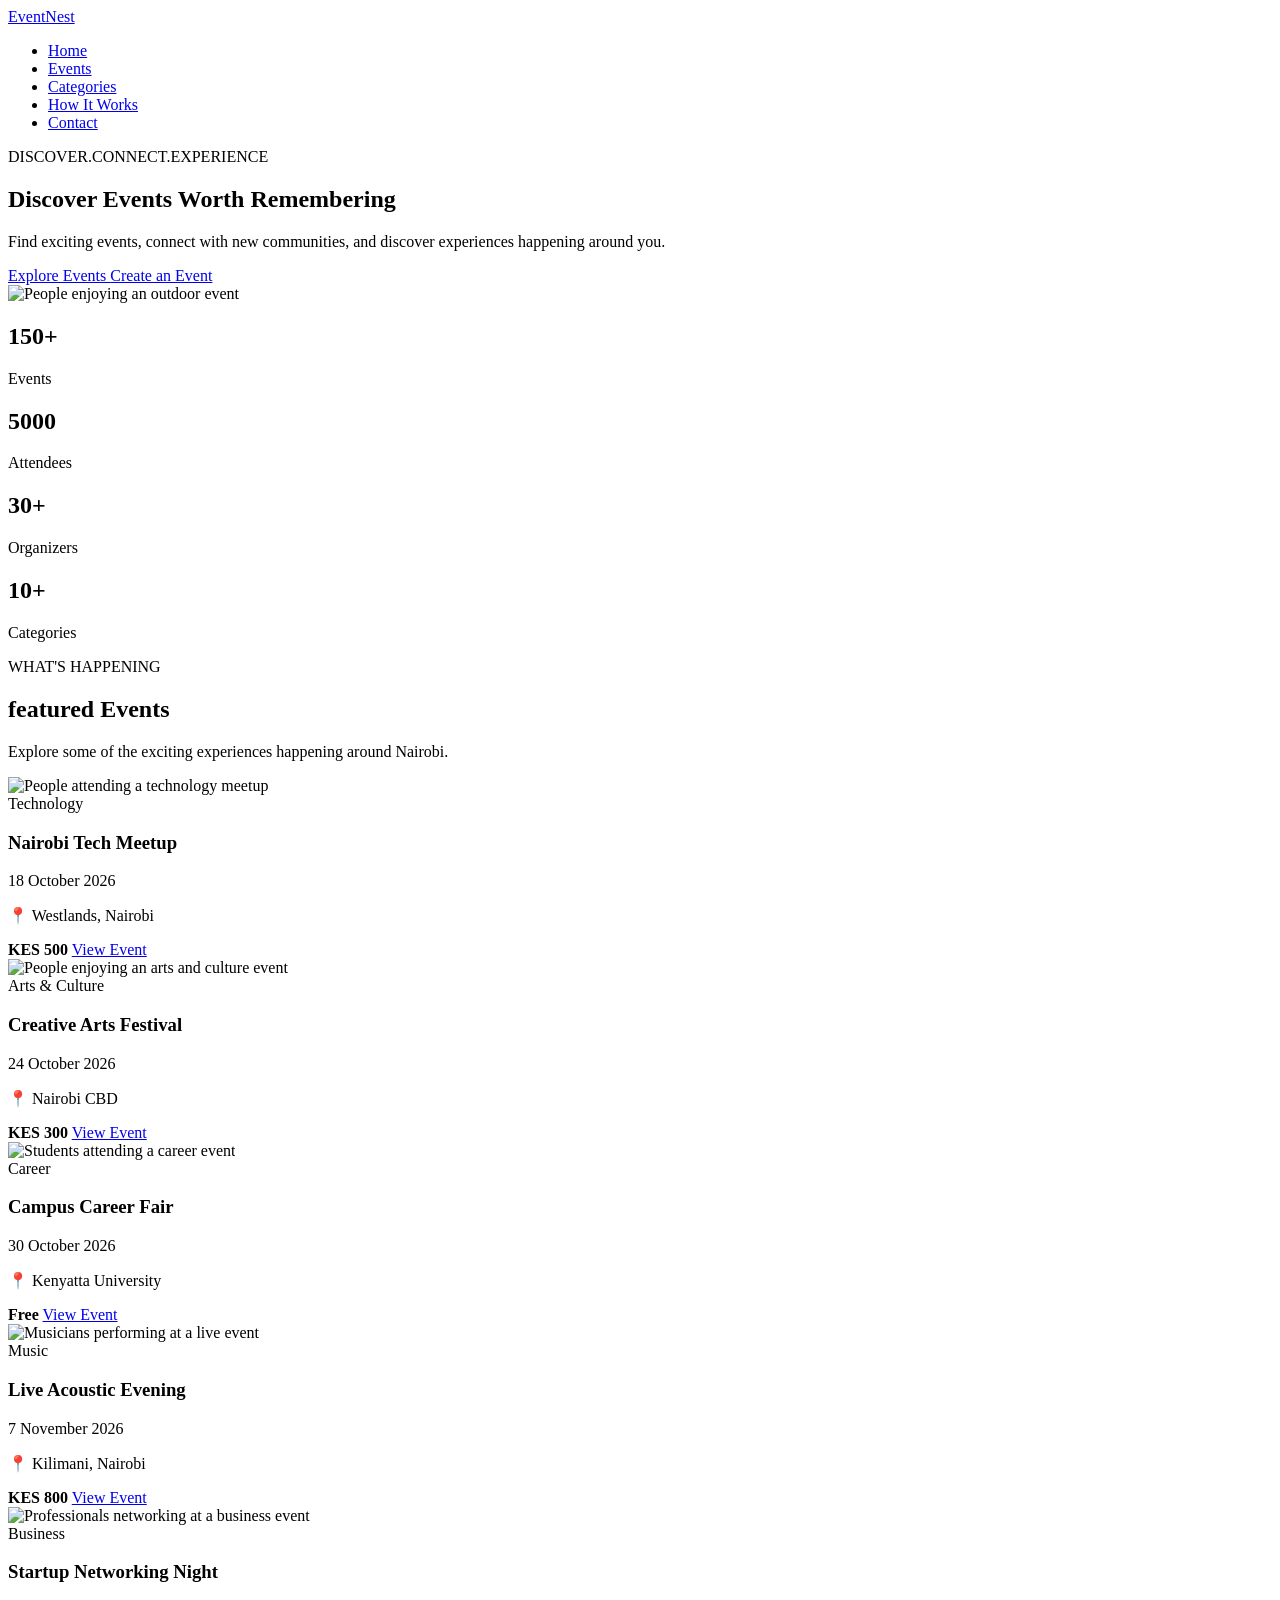
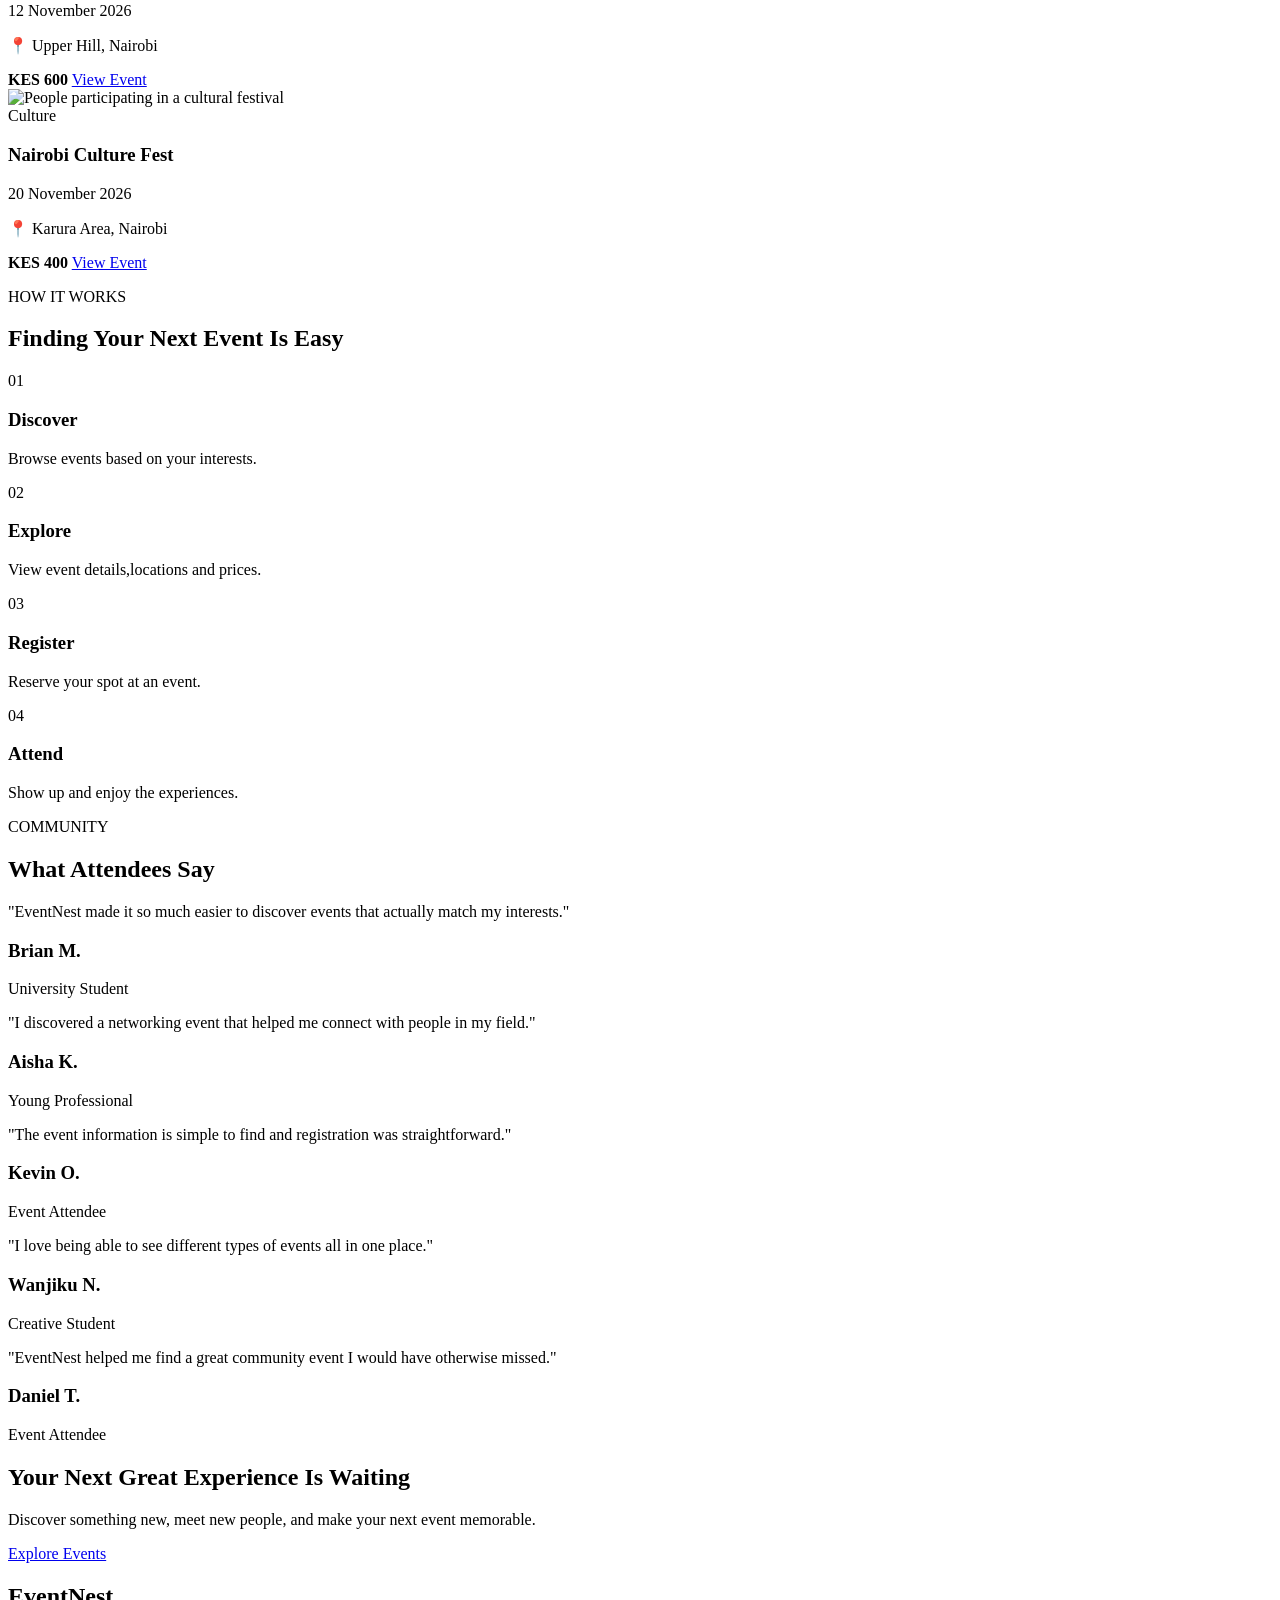
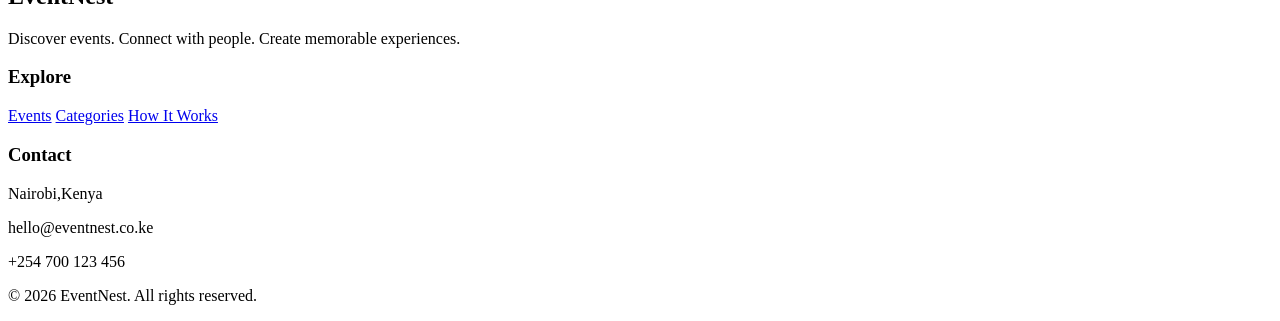
==== index.html @ da528329 "Add initial index.html file" ====
<!doctype html>
<html lang="en">
  <head>
    <meta charset="UTF-8" />
    <meta name="viewport" content="width=device-width, initial-scale=1.0" />
    <title>EventNest|Discover Events</title>
    <link rel="stylesheet" href="style.css" />
  </head>
  <body>
    <header>
      <nav class="navbar">
        <a href="index.html" class="logo">EventNest</a>
        <ul class="nav-links">
          <li><a href="index.html">Home</a></li>
          <li><a href="events.html">Events</a></li>
          <li><a href="categories.html">Categories</a></li>
          <li><a href="how-it-work">How It Works</a></li>
          <li><a href="contact.html">Contact</a></li>
        </ul>
      </nav>
    </header>

    <main>
      <section class="hero">
        <div class="hero-content">
          <p class="hero-label">DISCOVER.CONNECT.EXPERIENCE</p>
          <h1>
            Discover Events
            <span>Worth Remembering</span>
          </h1>
          <p class="hero-text">
            Find exciting events, connect with new communities, and discover
            experiences happening around you.
          </p>
          <div class="hero-buttons">
            <a href="events.html" class="primary-button"> Explore Events </a>
            <a href="create-event.html" class="secondary-button">
              Create an Event
            </a>
          </div>
        </div>

        <div class="hero-image">
          <img
            src="images/event-hero.jpg"
            alt="People enjoying an outdoor event"
          />
        </div>
      </section>

      <section class="stats">
        <div class="stats">
          <h2>150+</h2>
          <p>Events</p>
        </div>
        <div class="stats">
          <h2>5000</h2>
          <p>Attendees</p>
        </div>
        <div class="stats">
          <h2>30+</h2>
          <p>Organizers</p>
        </div>
        <div class="stats">
          <h2>10+</h2>
          <p>Categories</p>
        </div>
      </section>

      <section class="featured-events">
        <div class="section-heading">
          <p class="section-label">WHAT'S HAPPENING</p>

          <h2>featured Events</h2>
          <p>
            Explore some of the exciting experiences happening around Nairobi.
          </p>
        </div>

        <div class="event-grid">
          <article class="event-card">
            <img
              src="images/tech-event.jpg"
              alt="People attending a technology meetup"
            />
            <div class="event-card-content">
              <span class="event-category">Technology </span>

              <h3>Nairobi Tech Meetup</h3>

              <p class="event-date">18 October 2026</p>

              <p class="event-location">📍 Westlands, Nairobi</p>

              <div class="event-footer">
                <strong>KES 500</strong>

                <a href="event-details.html"> View Event </a>
              </div>
            </div>
          </article>

          <article class="event-card">
            <img
              src="images/arts-event.jpg"
              alt="People enjoying an arts and culture event"
            />

            <div class="event-card-content">
              <span class="event-category"> Arts & Culture </span>

              <h3>Creative Arts Festival</h3>

              <p class="event-date">24 October 2026</p>

              <p class="event-location">📍 Nairobi CBD</p>

              <div class="event-footer">
                <strong>KES 300</strong>

                <a href="event-details.html"> View Event </a>
              </div>
            </div>
          </article>

          <article class="event-card">
            <img
              src="images/career-event.jpg"
              alt="Students attending a career event"
            />

            <div class="event-card-content">
              <span class="event-category"> Career </span>

              <h3>Campus Career Fair</h3>

              <p class="event-date">30 October 2026</p>

              <p class="event-location">📍 Kenyatta University</p>

              <div class="event-footer">
                <strong>Free</strong>

                <a href="event-details.html"> View Event </a>
              </div>
            </div>
          </article>

          <article class="event-card">
            <img
              src="images/music-event.jpg"
              alt="Musicians performing at a live event"
            />

            <div class="event-card-content">
              <span class="event-category"> Music </span>

              <h3>Live Acoustic Evening</h3>

              <p class="event-date">7 November 2026</p>

              <p class="event-location">📍 Kilimani, Nairobi</p>

              <div class="event-footer">
                <strong>KES 800</strong>

                <a href="event-details.html"> View Event </a>
              </div>
            </div>
          </article>

          <article class="event-card">
            <img
              src="images/business-event.jpg"
              alt="Professionals networking at a business event"
            />

            <div class="event-card-content">
              <span class="event-category"> Business </span>

              <h3>Startup Networking Night</h3>

              <p class="event-date">12 November 2026</p>

              <p class="event-location">📍 Upper Hill, Nairobi</p>

              <div class="event-footer">
                <strong>KES 600</strong>

                <a href="event-details.html"> View Event </a>
              </div>
            </div>
          </article>

          <article class="event-card">
            <img
              src="images/culture-event.jpg"
              alt="People participating in a cultural festival"
            />

            <div class="event-card-content">
              <span class="event-category"> Culture </span>

              <h3>Nairobi Culture Fest</h3>

              <p class="event-date">20 November 2026</p>

              <p class="event-location">📍 Karura Area, Nairobi</p>

              <div class="event-footer">
                <strong>KES 400</strong>

                <a href="event-details.html"> View Event </a>
              </div>
            </div>
          </article>
        </div>
      </section>

      <section class="how-it-works">
        <div class="section-heading">
          <p class="section-label">HOW IT WORKS</p>
          <h2>Finding Your Next Event Is Easy</h2>
        </div>

        <div class="steps">
          <article class="step">
            <span>01</span>
            <h3>Discover</h3>
            <p>Browse events based on your interests.</p>
          </article>
          <article class="step">
            <span>02</span>
            <h3>Explore</h3>
            <p>View event details,locations and prices.</p>
          </article>
          <article class="step">
            <span>03</span>
            <h3>Register</h3>
            <p>Reserve your spot at an event.</p>
          </article>
          <article class="step">
            <span>04</span>
            <h3>Attend</h3>
            <p>Show up and enjoy the experiences.</p>
          </article>
        </div>
      </section>

      <section class="testimonials">
        <div class="section-heading">
          <p class="section-label">COMMUNITY</p>
          <h2>What Attendees Say</h2>
        </div>
        <div class="testimonial-grid">
          <article class="testimonial">
            <p>
              "EventNest made it so much easier to discover events that actually
              match my interests."
            </p>

            <h3>Brian M.</h3>
            <span>University Student</span>
          </article>

          <article class="testimonial">
            <p>
              "I discovered a networking event that helped me connect with
              people in my field."
            </p>

            <h3>Aisha K.</h3>
            <span>Young Professional</span>
          </article>

          <article class="testimonial">
            <p>
              "The event information is simple to find and registration was
              straightforward."
            </p>

            <h3>Kevin O.</h3>
            <span>Event Attendee</span>
          </article>

          <article class="testimonial">
            <p>
              "I love being able to see different types of events all in one
              place."
            </p>

            <h3>Wanjiku N.</h3>
            <span>Creative Student</span>
          </article>

          <article class="testimonial">
            <p>
              "EventNest helped me find a great community event I would have
              otherwise missed."
            </p>

            <h3>Daniel T.</h3>
            <span>Event Attendee</span>
          </article>
        </div>
      </section>

      <section class="closing-cta">
        <h2>Your Next Great Experience Is Waiting</h2>
        <p>
          Discover something new, meet new people, and make your next event
          memorable.
        </p>
        <a href="events.html" class="primary-button"> Explore Events </a>
      </section>
    </main>

    <footer>
      <div class="footer-content">
        <div>
          <h2>EventNest</h2>
          <p>
            Discover events. Connect with people. Create memorable experiences.
          </p>
        </div>

        <div>
          <h3>Explore</h3>
          <a href="events.html">Events</a>
          <a href="categories.html">Categories</a>
          <a href="how-it-works.html">How It Works</a>
        </div>

        <div>
          <h3>Contact</h3>
          <p>Nairobi,Kenya</p>
          <p>hello@eventnest.co.ke</p>
          <p>+254 700 123 456</p>
        </div>
      </div>

      <div class="footer-bottom">
        <p>© 2026 EventNest. All rights reserved.</p>
      </div>
    </footer>
  </body>
</html>
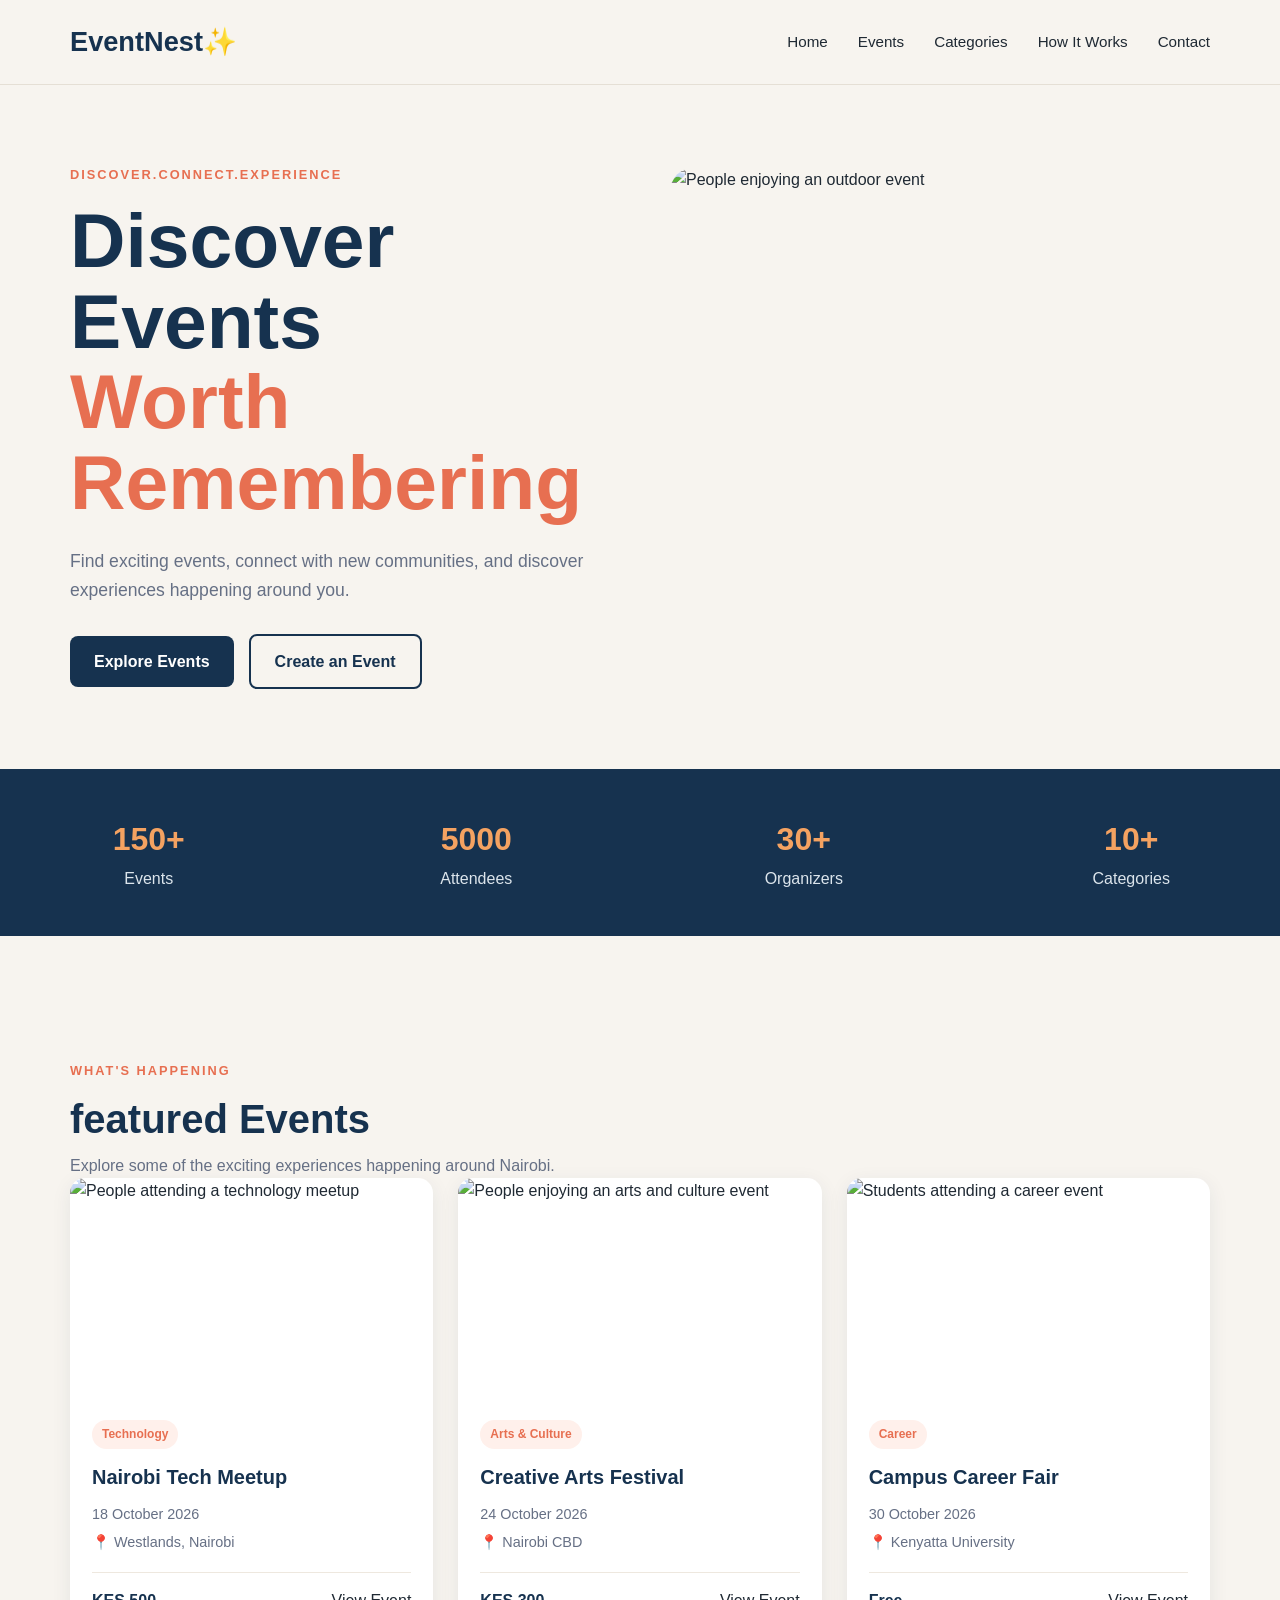
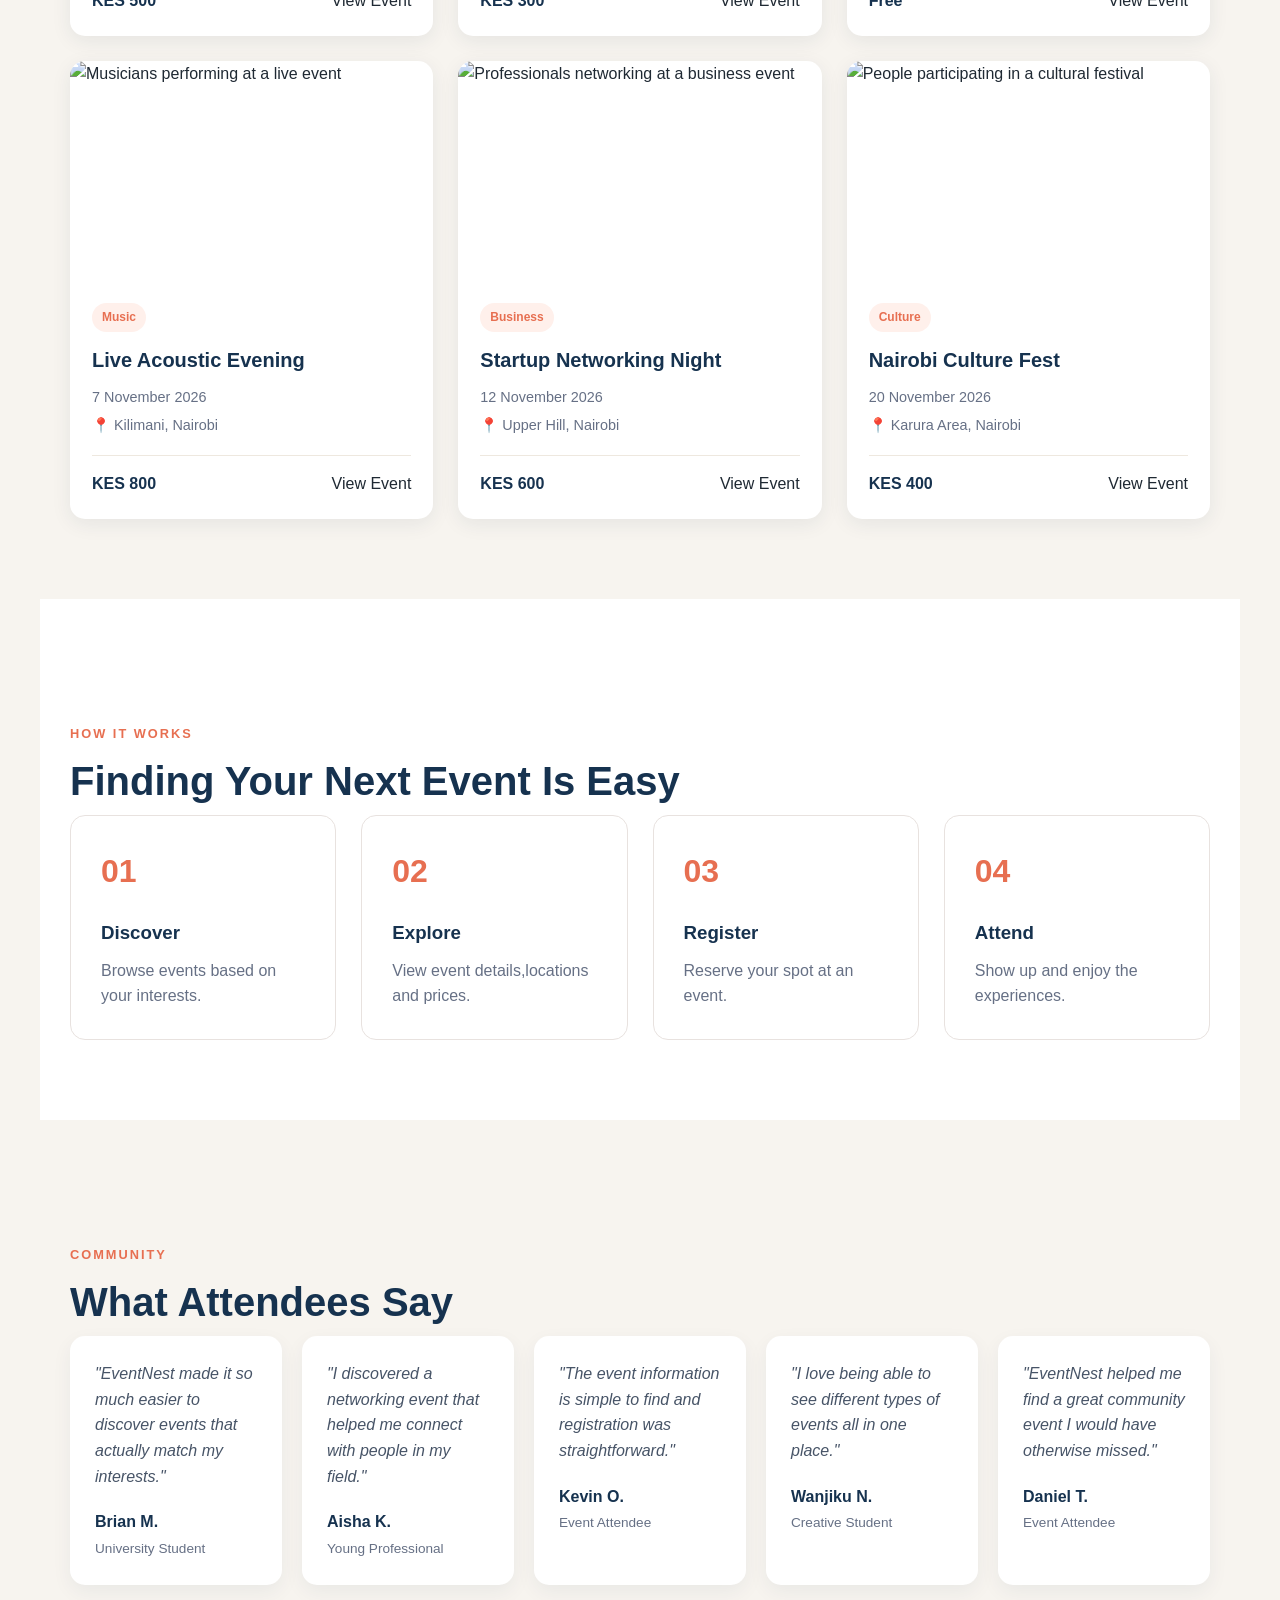
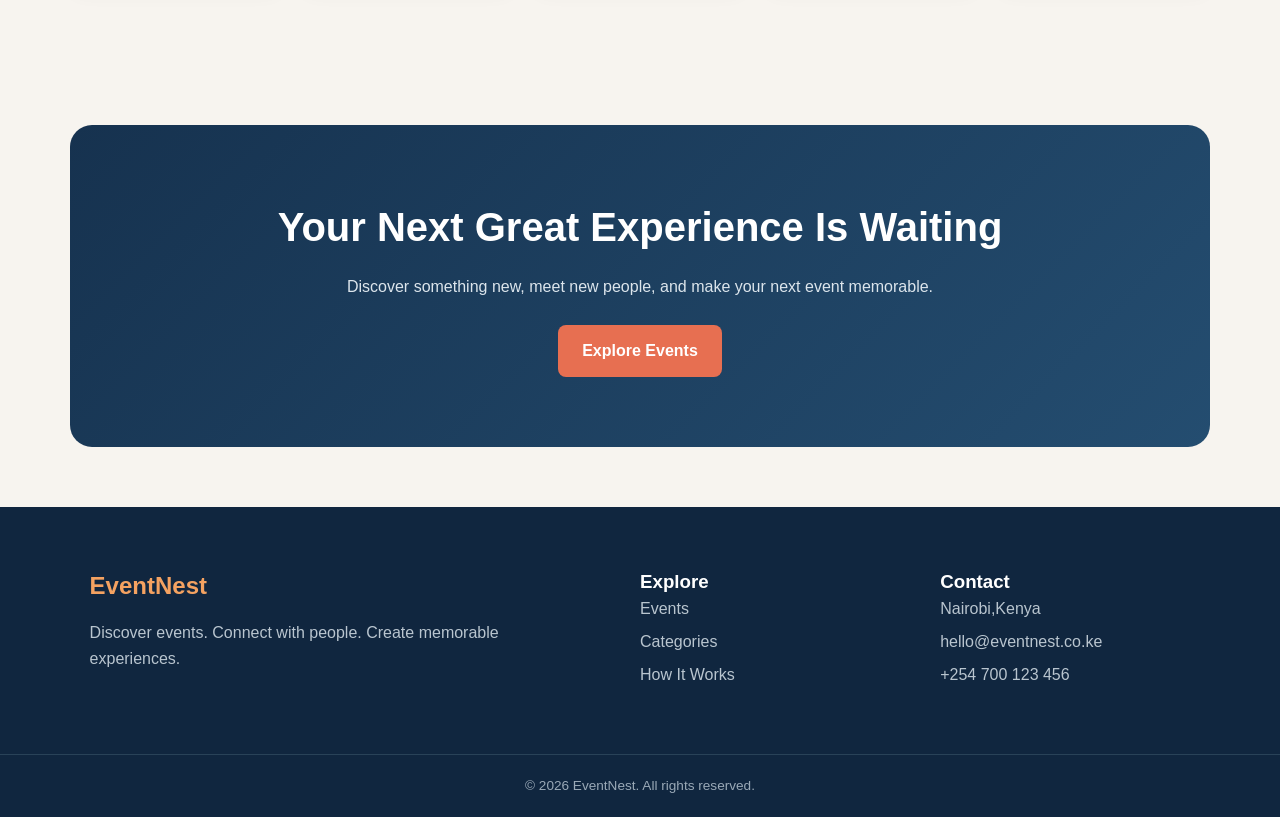
==== commit 2baaa3c8: "Change stat appearance" ====
--- a/index.html
+++ b/index.html
@@ -9,7 +9,7 @@
   <body>
     <header>
       <nav class="navbar">
-        <a href="index.html" class="logo">EventNest</a>
+        <a href="index.html" class="logo">EventNest✨</a>
         <ul class="nav-links">
           <li><a href="index.html">Home</a></li>
           <li><a href="events.html">Events</a></li>
@@ -49,19 +49,19 @@
       </section>
 
       <section class="stats">
-        <div class="stats">
+        <div class="stat">
           <h2>150+</h2>
           <p>Events</p>
         </div>
-        <div class="stats">
+        <div class="stat">
           <h2>5000</h2>
           <p>Attendees</p>
         </div>
-        <div class="stats">
+        <div class="stat">
           <h2>30+</h2>
           <p>Organizers</p>
         </div>
-        <div class="stats">
+        <div class="stat">
           <h2>10+</h2>
           <p>Categories</p>
         </div>
--- a/style.css
+++ b/style.css
@@ -0,0 +1,375 @@
+*{
+  margin: 0;
+  padding: 0;
+  box-sizing: border-box;
+}
+html{
+  scroll-behavior: smooth;
+}
+body{
+  font-family: Arial, Helvetica, sans-serif;
+  background-color: #f7f4ef;
+  color: #1f2933;
+line-height: 1.6;
+}
+a{
+  text-decoration: none;
+  color: inherit;
+}
+img{
+  width: 100%;
+  display: block;
+  object-fit: cover;
+}
+header{
+  background-color: #f7f4ef;
+  position: sticky;
+  top: 0;
+  z-index: 1000;
+  border-bottom: 1px solid #e5dfd5;
+}
+.navbar{
+  max-width: 1200px;
+  margin: auto;
+  padding: 20px 30px;
+  display: flex;
+  align-items: center;
+  justify-content: space-between;
+  gap: 30px;
+}
+.logo{
+  font-size: 1.7rem;
+  font-weight: 800;
+  color: #16324f;
+}
+.nav-links{
+  list-style: none;
+  display: flex;
+  align-items: center;
+  gap: 30px;
+}
+.nav-links a{
+  color: #1f2933;
+  font-size: 0.95rem;
+  transition: color 0.3s ease;
+}
+.nav-links a:hover{
+  color: #e76f51;
+}
+.nav-button{
+  background-color: #16324f;
+  color: white;
+  padding: 11px 20px;
+  border-radius: 8px;
+  font-weight: 600;
+  transition:
+  transform 0.3s ease,
+  background-color 0.3s ease,
+}
+.nav-button:hover{
+  background-color: #d95d40;
+  transform: translateY(-2px);
+}
+.hero {
+    max-width: 1200px;
+    margin: auto;
+    padding: 80px 30px;
+
+    display: grid;
+    grid-template-columns: 1fr 1fr;
+    align-items: center;
+    gap: 60px;
+}
+.hero-label,
+.section-label{
+color: #e76f51;
+font-size: 0.8rem;
+font-weight: 700;
+letter-spacing: 2px;
+margin-bottom: 15px;
+}
+.hero h1{
+  color: #16324f;
+  font-size: clamp(3rem,6vw,5rem);
+  line-height: 1.05;
+  margin-bottom: 25px;
+}
+.hero h1 span{
+  color: #e76f51;
+  display: block;
+}
+.hero-text{
+  max-width: 520px;
+  color: #667085;
+  font-size: 1.1rem;
+  margin-bottom: 30px;
+}
+.hero-buttons{
+display: flex;
+gap: 15px;
+flex-wrap: wrap;
+align-items: center;
+}
+.primary-button,
+.secondary-button{
+  display: inline-block;
+  padding: 13px 24px;
+  border-radius: 8px;
+  font-weight: 700;
+  transition: transform 0.3s ease,
+  box-shadow 0.3s ease,
+  background-color 0.3s ease;
+}
+.primary-button{
+  background-color: #16324f;
+  color: white;
+}
+.primary-button:hover{
+  background-color: #d95d40;
+  transform: translateY(-3px);
+  box-shadow: 0 10px 20px rgba(231,111,81,0.2);
+}
+.secondary-button{
+  border: 2px solid #16324f;
+  color: #16324f;
+}
+.secondary-button:hover{
+  background-color: #16324f;
+  color: white;
+  transform: translateY(-3px);
+}
+.hero-image{
+  height: 520px;
+  border-radius: 25px;
+  overflow: hidden;
+  position: relative;
+}
+.hero-image img{
+  height: 100%;
+  object-fit: cover;
+  transition: transform 0.6s ease;
+}
+.stats{
+  background-color: #16324f;
+  color: white;
+  display: grid;
+  grid-template-columns: repeat(4, 1fr);
+  gap: 30px;
+  padding-top: 45px;
+  padding-bottom: 45px;
+}
+.stat{
+  text-align: center;
+}
+.stat h2{
+  color: #f4a261;
+  font-size: 2rem;
+}
+.stat p{
+  color: #dce5ec;
+}
+.featured-events,
+.how-it-works,
+.testimonials {
+  max-width: 1200px;
+  margin: auto;
+  padding: 80px 30px;
+  }
+  .section-heading{
+    max-width: 650px;
+    margin-top: 45px;
+  }
+  .section-heading h2{
+    color: #16324f;
+    font-size: 2.5rem;
+    line-height: 1.1;
+    margin-bottom: 12px;
+  }
+  .section-heading >p:last-child{
+    color: #667085;
+  }
+  .event-grid{
+    display: grid;
+    grid-template-columns: repeat(3, 1fr);
+    gap: 25px;
+  }
+  .event-card{
+    background-color: white;
+    border-radius: 15px;
+    overflow: hidden;
+    box-shadow: 0 5px 20px rgba(22,50,79,0.08);
+    transition: transform 0.3s ease,
+    box-shadow 0.3s ease;
+  }
+  .event-card:hover{
+    transform: translateY(-8px);
+    box-shadow: 0 18px 35px rgba(22, 50, 79, 0.15);
+  }
+  .event-card > img{
+    height: 220px;
+  }
+  .event-card-content{
+    padding: 22px;
+  }
+  .event-category{
+    display: inline-block;
+    background-color: #fff0eb;
+    color: #e76f51;
+    padding: 5px 10px;
+    border-radius: 20px;
+    font-size: 0.75rem;
+    font-weight: 700;
+    margin-bottom: 12px;
+  }
+  .event-card h3{
+    color: #16324f;
+    font-size: 1.25rem;
+    margin-bottom: 10px;
+  }
+.event-date,
+.event-location {
+  color: #667085;
+  font-size: 0.9rem;
+  margin-bottom: 5px;
+}
+.event-footer{
+  border-top: 1px solid #eee8df;
+  margin-top: 18px;
+  padding-top: 15px;
+  display: flex;
+  align-items: center;
+  justify-content: space-between;
+}
+.event-footer strong{
+  color: #16324f;
+}
+.event-footer a:hover{
+  text-decoration: underline;
+}
+.how-it-works{
+  background-color: #ffff;
+}
+.steps{
+  display: grid;
+  grid-template-columns: repeat(4, 1fr);
+  gap: 25px;
+}
+.step{
+  padding: 30px;
+  border-radius: 15px;
+  border: 1px solid #e8e2df;
+  transition: transform 0.3s ease,
+  box-shadow 0.3s ease;
+}
+.step:hover{
+  transform: translateY(-5px);
+  box-shadow: 0 12px 25px rgba(22, 50, 79, 0.08);
+}
+.step span{
+  color: #e76f51;
+  font-size: 2rem;
+  font-weight: 800;
+  margin-bottom: 20px;
+  display: block;
+}
+.step h3{
+  color: #16324f;
+  margin-bottom: 10px;
+}
+.step p{
+  color: #667085;
+}
+.testimonials{
+  background-color: #f7f4ef;
+}
+.testimonial-grid{
+  display: grid;
+  grid-template-columns: repeat(5, 1fr);
+  gap: 20px;
+}
+.testimonial{
+  background-color: white;
+  padding: 25px;
+  border-radius: 15px;
+  box-shadow: 0 7px 20px rgba(22, 50, 79, 0.06);
+}
+.testimonial p{
+  color: #475467;
+  font-style: italic;
+  margin-bottom: 20px;
+}
+.testimonial h3 {
+    color: #16324f;
+    font-size: 1rem;
+}
+
+.testimonial span {
+    color: #667085;
+    font-size: 0.85rem;
+}
+.closing-cta{
+  margin: 60px auto;
+  max-width: 1140px;
+  padding: 70px 30px;
+  background: linear-gradient(
+    135deg,
+    #16324f,
+    #244d70
+  );
+  color: white;
+  text-align: center;
+  border-radius: 22px;
+}
+.closing-cta h2{
+  font-size: 2.5rem;
+  margin-bottom: 15px;
+}
+.closing-cta p{
+  max-width: 600px;
+  margin: 0 auto 25px;
+  color: #dce5ec;
+}
+.closing-cta .primary-button {
+    background-color: #e76f51;
+}
+
+.closing-cta .primary-button:hover {
+    background-color: #f4a261;
+}
+footer{
+  background-color: #10263f;
+  color: white;
+}
+.footer-content{
+  padding: 60px 7%;
+  display: grid;
+  grid-template-columns: 2fr 1fr 1fr;
+  gap: 50px;
+}
+.footer-content h2{
+  color: #f4a261;
+  margin-bottom: 15px;
+}
+.event-footer h3{
+  margin-bottom: 15px;
+}
+.footer-content p{
+  color: #b9c5cf;
+  margin-bottom: 7px;
+}
+.footer-content a{
+  display: block;
+  color: #b9c5cf;
+  margin-bottom: 7px;
+  transition: color 0.3s ease;
+}
+.footer-content a:hover{
+  color: #f4a261;
+}
+.footer-bottom{
+  border-top: 1px solid #294258;
+  text-align: center;
+  padding: 20px 30px;
+  font-size: 0.85rem;
+  color: #9aa9b7;
+}
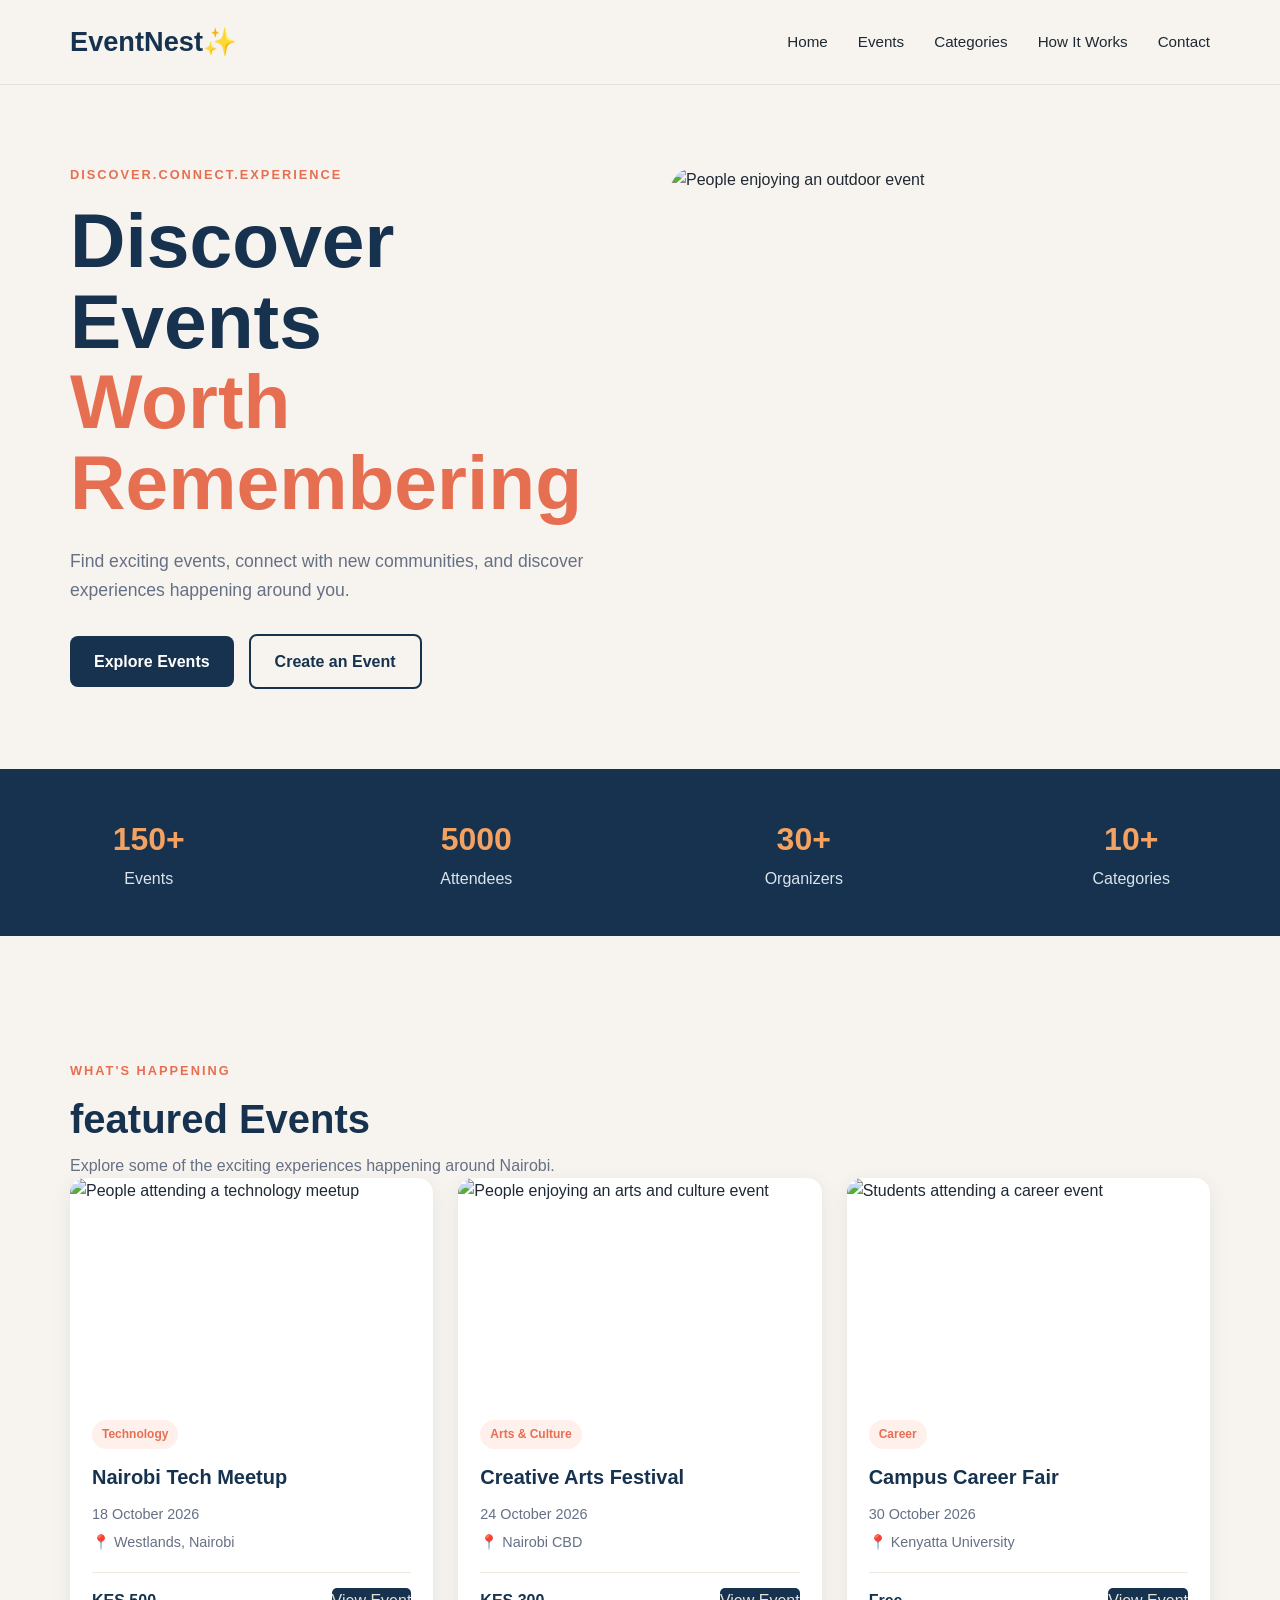
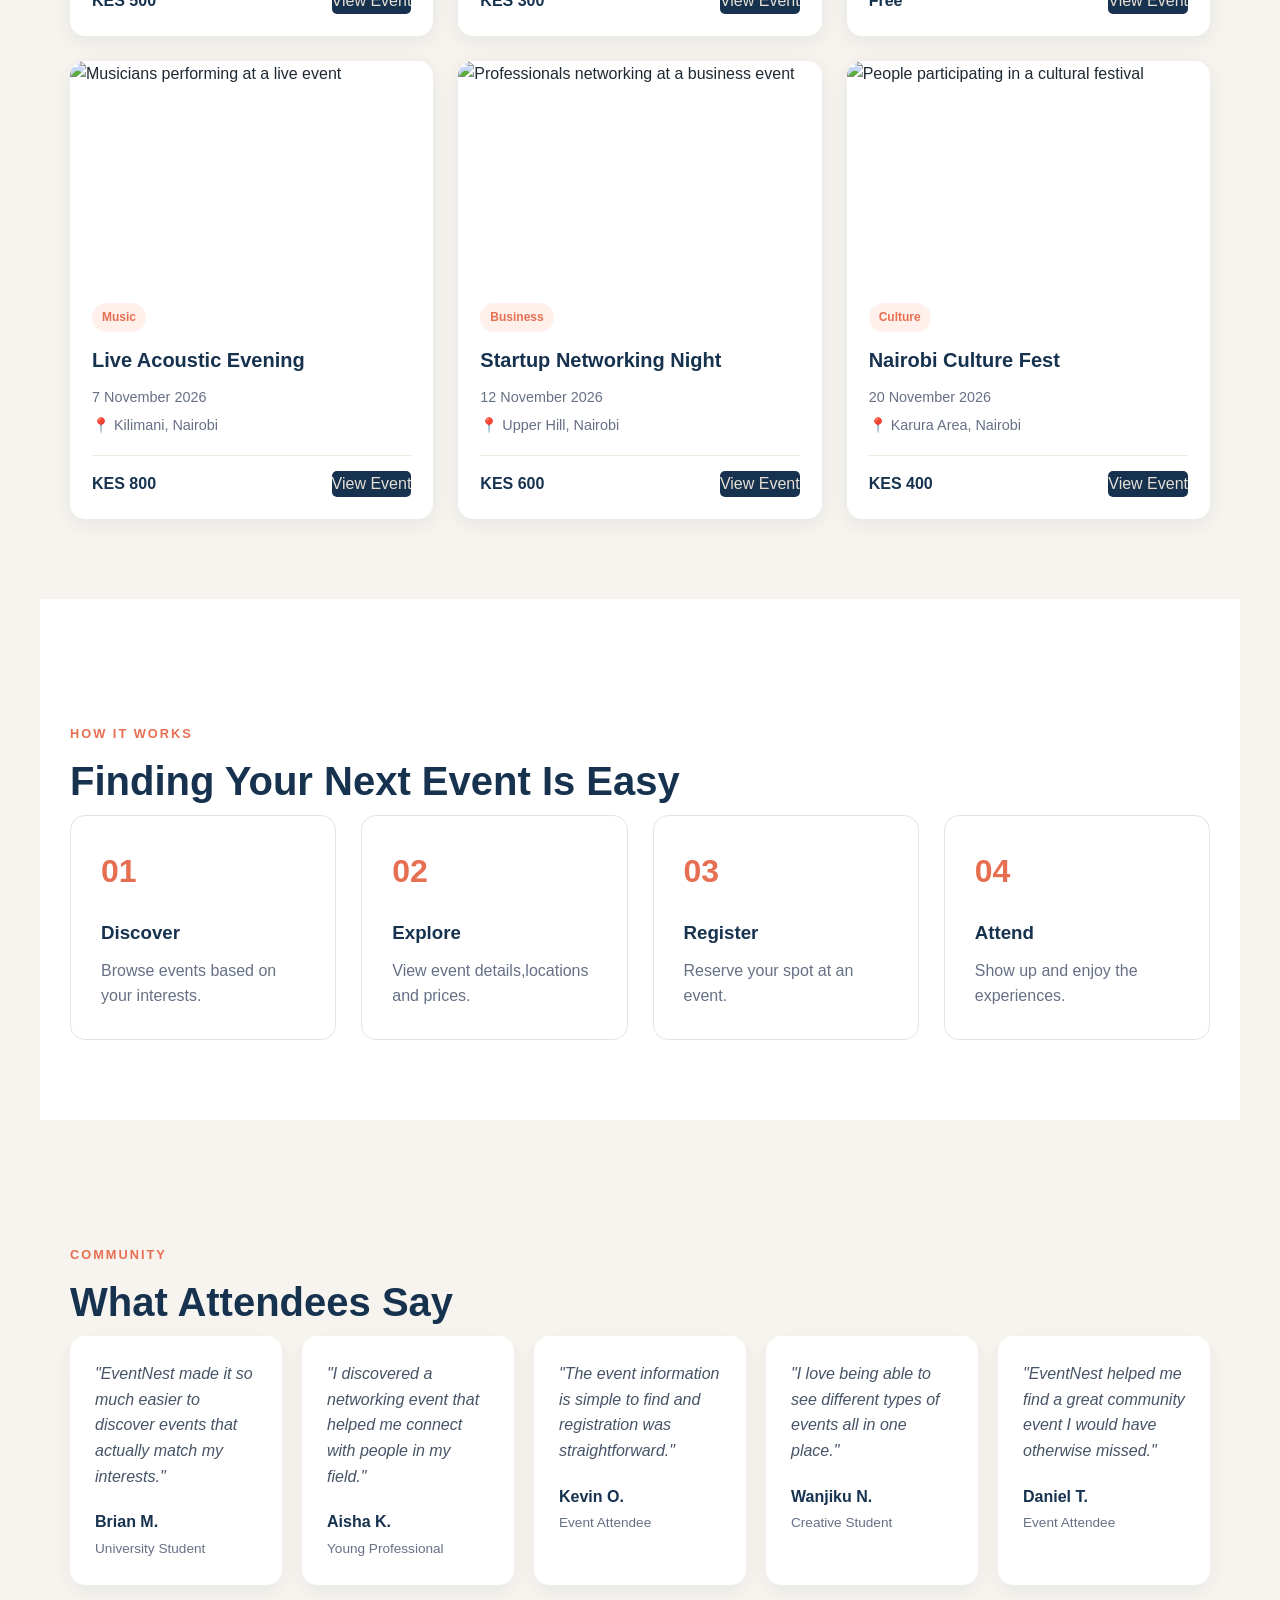
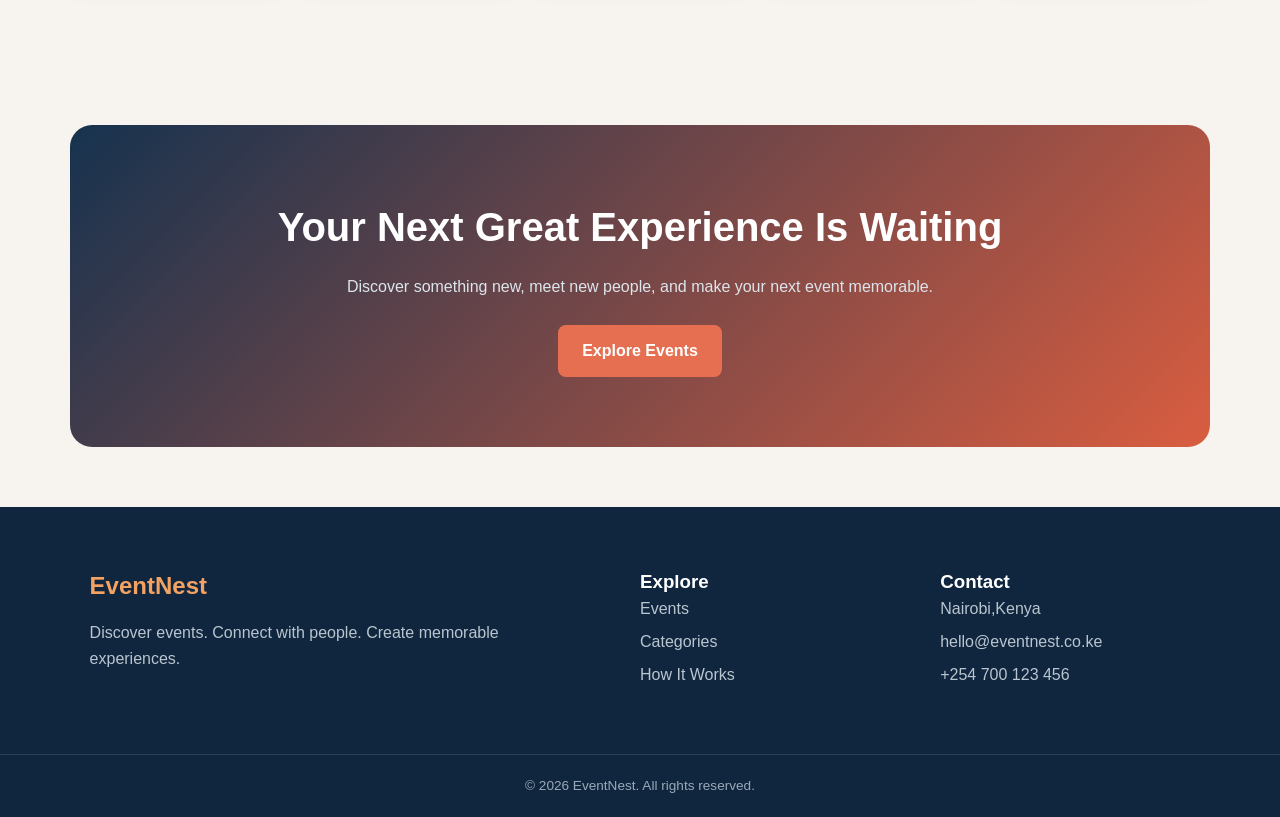
==== commit 4c49eff2: "Add the hero image" ====
--- a/index.html
+++ b/index.html
@@ -81,8 +81,7 @@
           <article class="event-card">
             <img
               src="images/tech-event.jpg"
-              alt="People attending a technology meetup"
-            />
+              alt="People attending a technology meetup">
             <div class="event-card-content">
               <span class="event-category">Technology </span>
 
--- a/style.css
+++ b/style.css
@@ -314,7 +314,7 @@
   background: linear-gradient(
     135deg,
     #16324f,
-    #244d70
+    #d95d40
   );
   color: white;
   text-align: center;
@@ -353,6 +353,17 @@
 .event-footer h3{
   margin-bottom: 15px;
 }
+.event-footer a{
+  background-color: #16324f;
+  color: #e5dfd5;
+  border-radius: 5px;
+}
+.event-footer a:hover{
+  background-color: #475467;
+  text-decoration: none;
+}
+
+
 .footer-content p{
   color: #b9c5cf;
   margin-bottom: 7px;
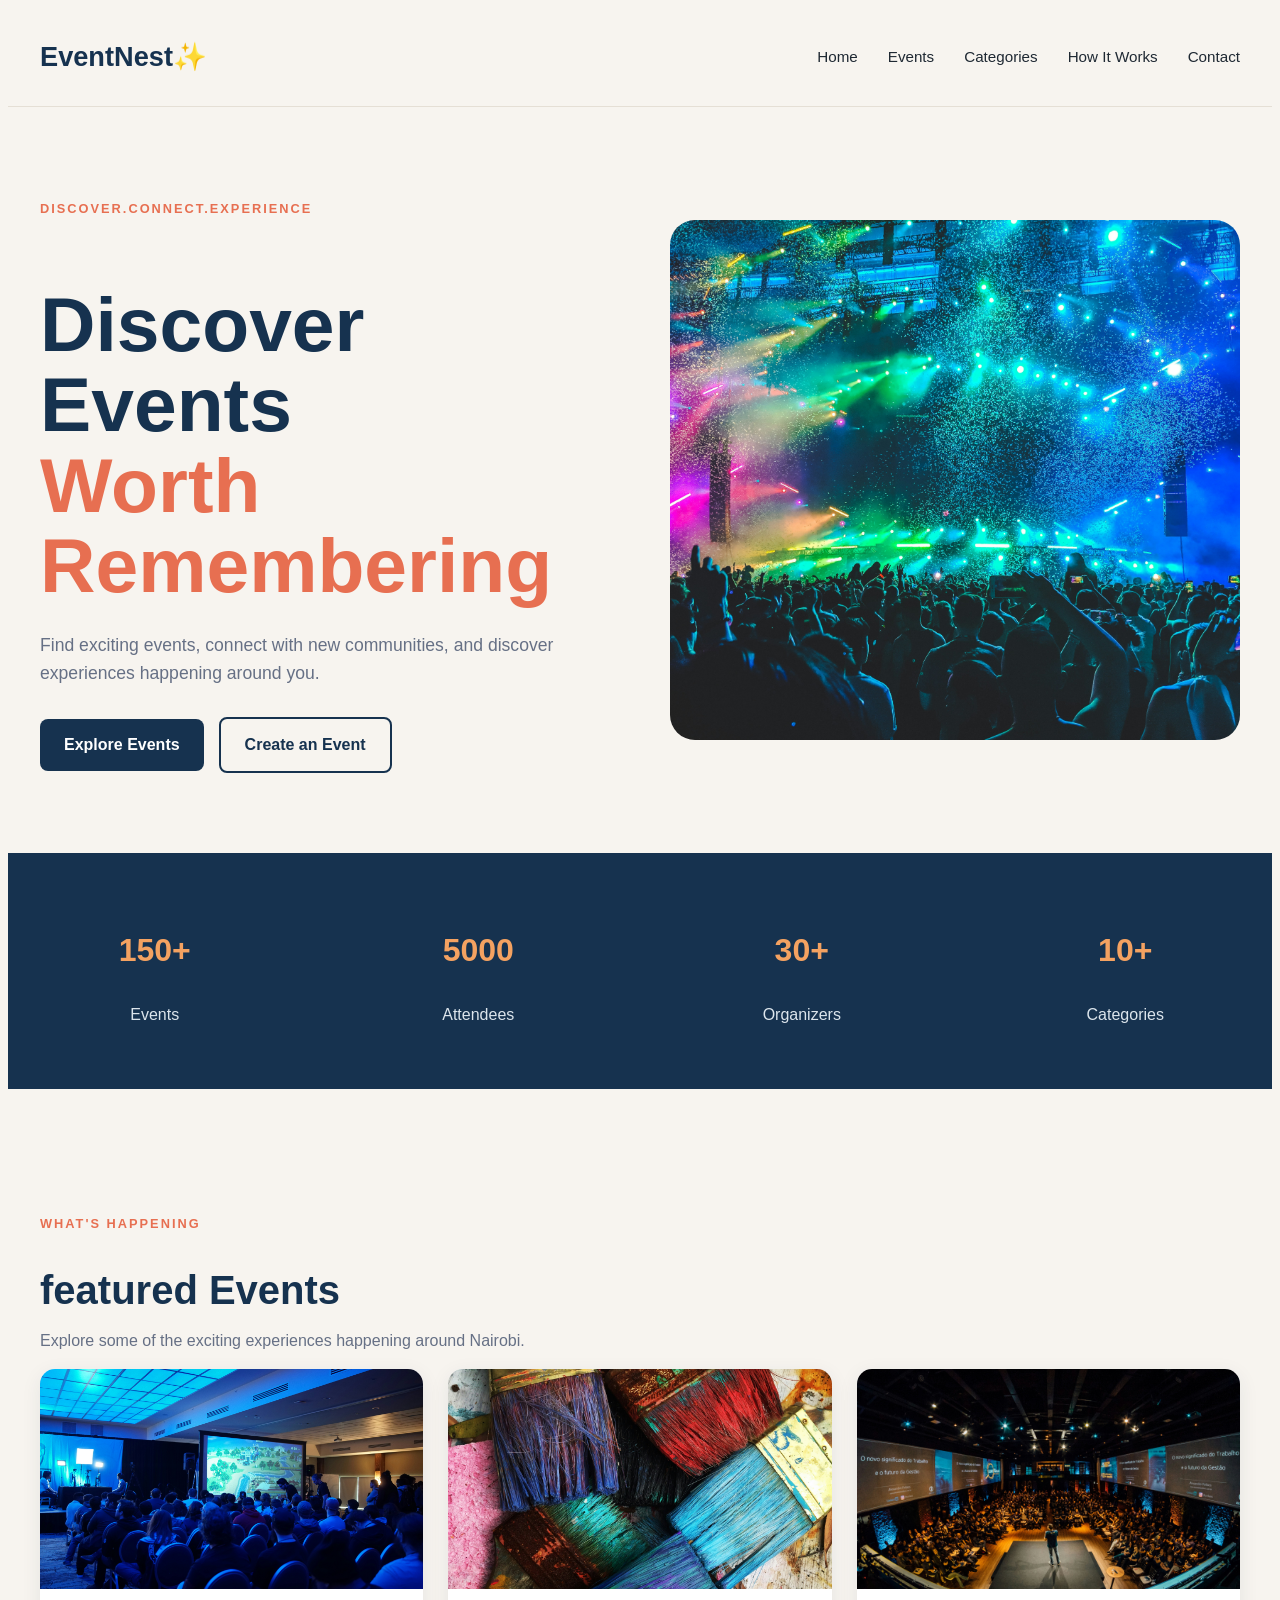
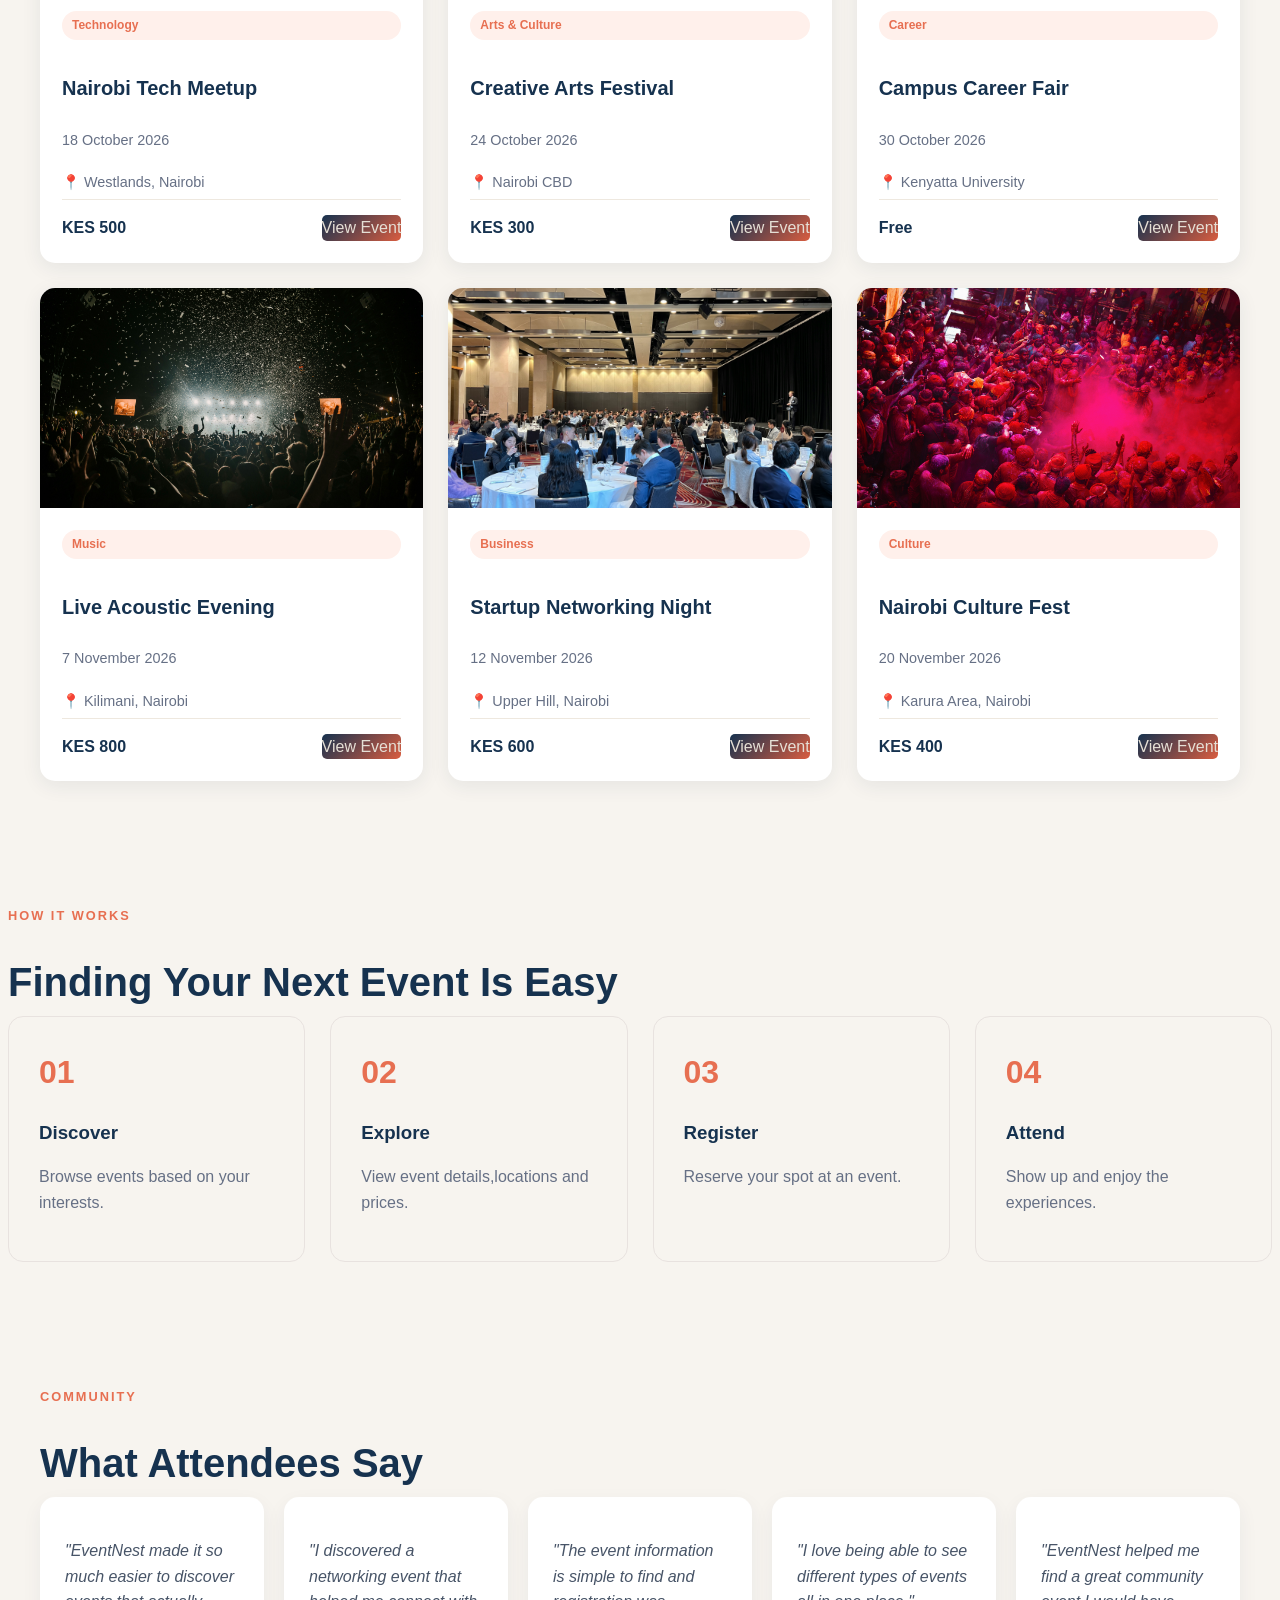
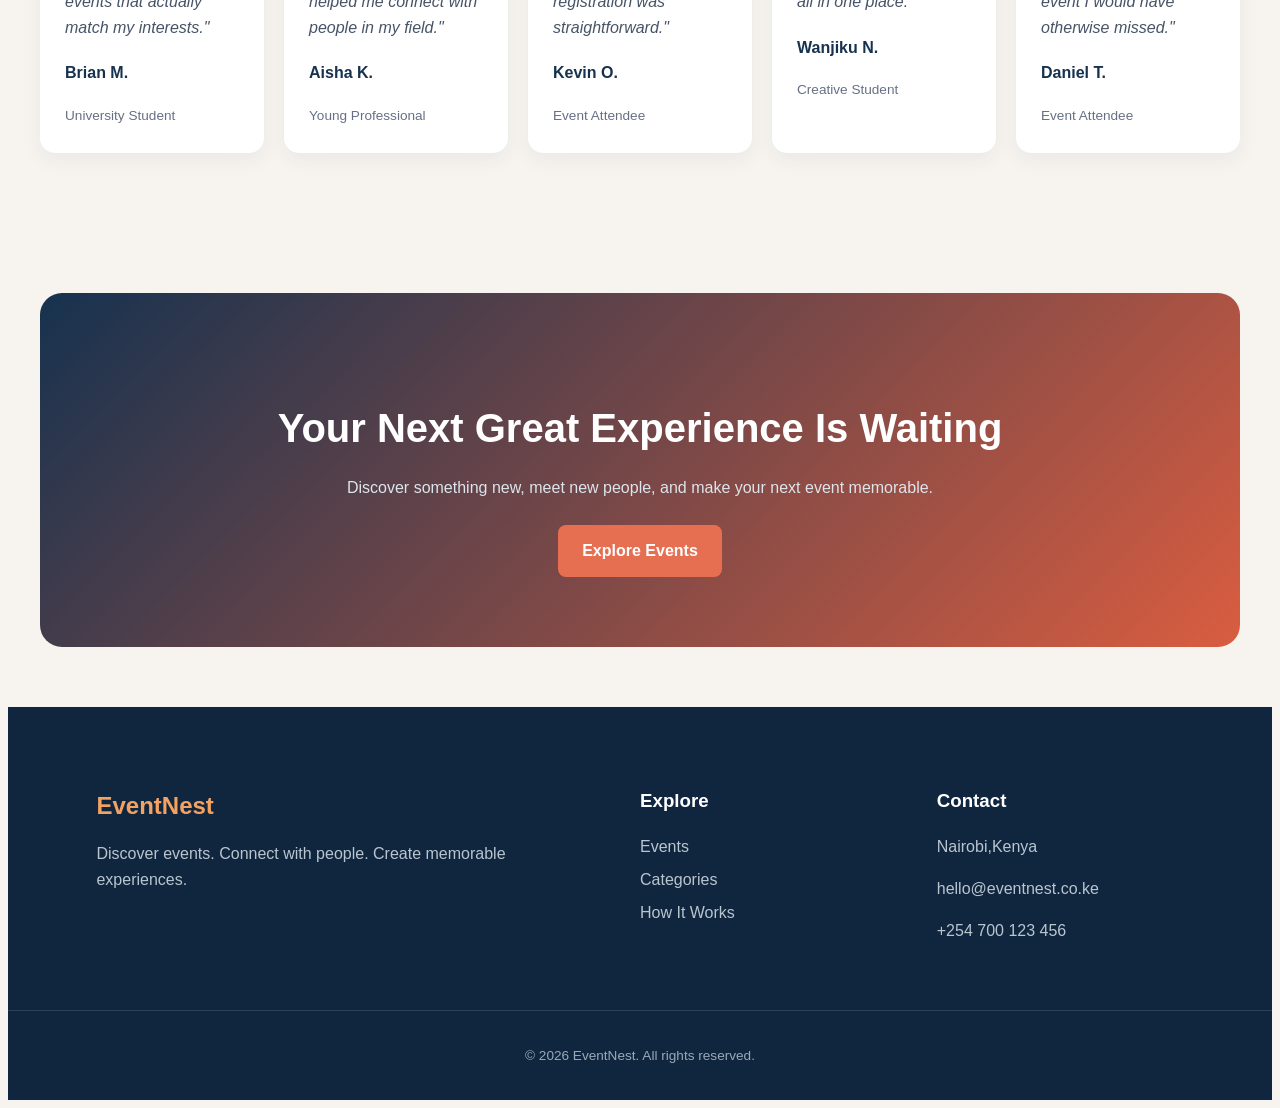
==== commit 86c7ff51: "Rename how it work" ====
--- a/index.html
+++ b/index.html
@@ -14,7 +14,7 @@
           <li><a href="index.html">Home</a></li>
           <li><a href="events.html">Events</a></li>
           <li><a href="categories.html">Categories</a></li>
-          <li><a href="how-it-work">How It Works</a></li>
+          <li><a href="how-it-work.html">How It Works</a></li>
           <li><a href="contact.html">Contact</a></li>
         </ul>
       </nav>
@@ -216,7 +216,7 @@
         </div>
       </section>
 
-      <section class="how-it-works">
+      <section class="how-it-work">
         <div class="section-heading">
           <p class="section-label">HOW IT WORKS</p>
           <h2>Finding Your Next Event Is Easy</h2>
@@ -327,7 +327,7 @@
           <h3>Explore</h3>
           <a href="events.html">Events</a>
           <a href="categories.html">Categories</a>
-          <a href="how-it-works.html">How It Works</a>
+          <a href="how-it-work.html">How It Works</a>
         </div>
 
         <div>
--- a/style.css
+++ b/style.css
@@ -1,4 +1,5 @@
-*{
+HOMEPAGE
+  *{
   margin: 0;
   padding: 0;
   box-sizing: border-box;
@@ -57,18 +58,20 @@
   color: #e76f51;
 }
 .nav-button{
-  background-color: #16324f;
+  display: inline-block;
+  padding: 13px 24px;
+  border-radius: 8px;
+  font-weight: 700;
+  transition: transform 0.3s ease,
+  box-shadow 0.3s ease,
+  background-color 0.3s ease;
+  border: 2px solid #16324f;
+  color: #16324f;
+}
+.nav-button:hover{
+   background-color: #16324f;
   color: white;
-  padding: 11px 20px;
-  border-radius: 8px;
-  font-weight: 600;
-  transition:
-  transform 0.3s ease,
-  background-color 0.3s ease,
-}
-.nav-button:hover{
-  background-color: #d95d40;
-  transform: translateY(-2px);
+  transform: translateY(-3px);
 }
 .hero {
     max-width: 1200px;
@@ -194,6 +197,9 @@
     gap: 25px;
   }
   .event-card{
+    display: flex;
+    flex-direction: column;
+    height: 100%;
     background-color: white;
     border-radius: 15px;
     overflow: hidden;
@@ -205,10 +211,16 @@
     transform: translateY(-8px);
     box-shadow: 0 18px 35px rgba(22, 50, 79, 0.15);
   }
-  .event-card > img{
+  .event-card img{
     height: 220px;
+    width: 100%;
+    object-fit: cover;
+    object-position: center;
   }
   .event-card-content{
+    display: flex;
+    flex-direction: column;
+    flex: 1;
     padding: 22px;
   }
   .event-category{
@@ -234,18 +246,18 @@
 }
 .event-footer{
   border-top: 1px solid #eee8df;
-  margin-top: 18px;
+  margin-top: auto;
   padding-top: 15px;
   display: flex;
   align-items: center;
   justify-content: space-between;
+  gap: 10px;
+  flex-wrap: wrap;
 }
 .event-footer strong{
   color: #16324f;
 }
-.event-footer a:hover{
-  text-decoration: underline;
-}
+
 .how-it-works{
   background-color: #ffff;
 }
@@ -354,15 +366,18 @@
   margin-bottom: 15px;
 }
 .event-footer a{
-  background-color: #16324f;
+  background: linear-gradient(
+    135deg,
+    #16324f,
+    #d95d40
+  );
   color: #e5dfd5;
   border-radius: 5px;
 }
 .event-footer a:hover{
-  background-color: #475467;
+  background: #961a96;
   text-decoration: none;
 }
-
 
 .footer-content p{
   color: #b9c5cf;
@@ -384,3 +399,929 @@
   font-size: 0.85rem;
   color: #9aa9b7;
 }
+
+EVENTS
+.events-intro{
+  padding: 75px 30px 35px;
+  text-align: center;
+  background: linear-gradient(
+    135deg,#540468, #0c5eca
+  );
+}
+.events-intro h1{
+  color: #213146;
+  font-size: clamp(2.5rem,5vw,4rem);
+  line-height: 1.15;
+  margin-bottom: 15px;
+}
+.events-intro p{
+  max-width: 650px;
+  margin: 0 auto;
+  color: #3a435e;
+}
+.event-search{
+  max-width: 1140px;
+  margin: 0 auto;
+  padding: 25px 30px;
+  background: #f7f4ef;
+}
+.search-form input{
+  flex: 1;
+  min-width: 0;
+  padding: 15px 18px;
+  border: 1px solid #ddd6cc;
+  border-radius: 10px;
+  background: white;
+  font: inherit;
+}
+.search-form button{
+  padding: 14px 25px;
+  background: #16324f;
+  color: white;
+  border: none;
+  border-radius: 10px;
+  font: inherit;
+  cursor: pointer;
+  transition: background-color 0.3s ease;
+}
+.search-form button:hover{
+  background: #e76f51;
+}
+.category-filters{
+  display: flex;
+  flex-wrap: wrap;
+  justify-content: center;
+  gap: 12px;
+  padding: 40px;
+
+}
+.category-filters a{
+  padding: 9px 18px;
+  border: 1px solid #ddd6cc;
+  border-radius: 25px;
+  background: white;
+  color: #16324f;
+  transition: all 0.3s ease;
+}
+.category-filters a:hover,
+.category-filters a.active {
+    background: #16324f;
+    color: white;
+    border-color: #16324f;
+}
+.all-events{
+  max-width: 1200px;
+  margin: auto;
+  padding: 35px 30px 85px;
+}
+.all-events .section-heading{
+  margin-bottom: 30px;
+}
+.all-events .event-grid{
+  grid-template-columns: repeat(3, minmax(0, 1fr));
+}
+.event-card img{
+  object-fit: cover;
+}
+
+.event-detail-content span{
+  color: #d95d40;
+}
+
+REGISTRATION
+.registration-intro{
+  text-align: center;
+  padding: 65px 20px 45px;
+  background: linear-gradient(
+    135deg, #f7f4ef, #d35318
+  );
+}
+.registration-intro span{
+  color: #e76f51;
+  font-size: 0.8rem;
+  font-weight: 700;
+  letter-spacing: 2px;
+}
+.registration-intro h1{
+  color: #16324f;
+  font-size: clamp(2rem, 5vw, 3.2rem);
+  margin: 15px 0;
+}
+.registration-intro p{
+  color: #667085;
+  line-height: 1.7;
+}
+.registration-section{
+  background: #f7f4ef;
+  display: grid;
+  align-items: start;
+  gap: 30px;
+  max-width: 1250px;
+  margin: 0 auto;
+  padding: 30px 6% 80px;
+}
+.registration-card,
+.registration-summary{
+  background: #ffffff;
+  border-radius: 18px;
+  overflow: hidden;
+  box-shadow: 0 8px 25px rgba(22, 50, 79, 0.08);
+}
+.registration-card{
+  padding: 32px;
+}
+.registration-card h2,
+.summary-content h2{
+color: #16324f;
+margin-bottom: 12px;
+}
+.form-description{
+  color: #667085;
+  margin-bottom: 28px;
+  line-height: 1.6;
+}
+.form-group{
+  display: flex;
+  flex-direction: column;
+  gap: 8px;
+  margin-bottom: 20px;
+}
+.form-group label{
+  color: #1f2933;
+  font-weight: 600;
+  font-size: 0.95rem;
+}
+.form-group input,
+.form-group select,
+.form-group textarea {
+  width: 100%;
+  padding: 13px 14px;
+  border: 1px solid #d5dbe2;
+  border-radius: 9px;
+  background: #ffffff;
+  color: #1f2933;
+  font: inherit;
+}
+.submit-registration{
+  width: 100%;
+  padding: 15px;
+  border: none;
+  border-radius: 10px;
+  background: linear-gradient(135deg,
+   #16324f,
+    #d95d40
+ );
+  color: white;
+  font: inherit;
+  font-weight: 700;
+  transition: transform 0.3s ease, box-shadow 0.3s ease;
+}
+.submit-registration:hover{
+  transform: translateY(-3px);
+  box-shadow: 0 8px 18px rgba(231,111,81,0.25);
+}
+.form-note{
+  margin-top: 15px;
+  text-align: center;
+  color: #667085;
+  font-size: 0.8rem;
+}
+.summary-image{
+  height: 220px;
+  position: relative;
+}
+.summary-image img{
+  width: 100%;
+  height: 100%;
+  object-fit: cover;
+  display: block;
+}
+.summary-image span{
+  position: absolute;
+  bottom: 15px;
+  left: 15px;
+  background: #ecc65c;
+  color: #16324f;
+  padding: 7px 12px;
+  border-radius: 20px;
+  font-size: 0.75rem;
+  font-weight: 700;
+}
+.summary-content{
+  padding: 25px;
+}
+.summary-label {
+  color: #e76f51;
+  font-size: 0.75rem;
+  font-weight: 700;
+  letter-spacing: 1px;
+  margin-bottom: 12px;
+}
+
+.summary-detail {
+  display: flex;
+  gap: 12px;
+  align-items: center;
+  margin: 18px 0;
+}
+
+.summary-detail p {
+  color: #667085;
+  line-height: 1.5;
+}
+
+.summary-price {
+  display: flex;
+  justify-content: space-between;
+  align-items: center;
+  gap: 10px;
+  border-top: 1px solid #edf0f2;
+  border-bottom: 1px solid #edf0f2;
+  padding: 20px 0;
+  margin: 22px 0;
+}
+
+.summary-price span {
+  color: #667085;
+}
+
+.summary-price strong {
+  color: #16324f;
+  font-size: 1.3rem;
+}
+
+.back-to-event {
+  color: #e76f51;
+  text-decoration: none;
+  font-weight: 700;
+}
+
+.back-to-event:hover {
+  color: #16324f;
+}
+
+CONFIRMATION
+.confirmation-page{
+  min-height: 75vh;
+  padding: 65px 20px;
+  background: linear-gradient(135deg,
+  #14130b, #d1111b);
+  display: flex;
+  justify-content: center;
+  align-items: center;
+}
+.confirmation-card{
+  width: 100%;
+  max-width: 650px;
+  background: #ffffff;
+  padding: 45px;
+  border-radius: 22px;
+  text-align: center;
+  box-shadow: 0 15px 40px rgba(22, 50, 79, 0.1);
+  animation: confirmation-appear 0.7s ease;
+}
+.success-icon{
+  font-size: 2.5rem;
+  font-weight: 700;
+}
+.confirmation-label{
+  color: #e76f51;
+  font-weight: 700;
+  font-size: 0.78rem;
+  letter-spacing: 2px;
+}
+.confirmation-card h1{
+  color: #16324f;
+  font-size: clamp(2rem, 5vw, 3rem);
+  margin: 15px 0;
+}
+.confirmation-message{
+  color: #667085;
+  margin-bottom: 25px;
+  line-height: 1.8;
+}
+.confirmation-reference{
+  background: #f7f4ef;
+  border: 1px dashed #e76f51;
+  border-radius: 12px;
+  padding: 18px;
+  display: flex;
+  flex-direction: column;
+  gap: 8px;
+  margin-bottom: 30px;
+}
+.confirmation-reference span{
+  color: #667085;
+  font-size: 0.75rem;
+  letter-spacing: 1px;
+}
+.confirmation-reference strong{
+  color: #16324f;
+  font-size: 1.2rem;
+}
+.confirmation-details{
+  text-align: center;
+  padding: 24px;
+  border: 1px solid #edf0f2;
+  border-radius: 14px;
+  margin-bottom: 22px;
+}
+.confirmation-details h2{
+  color: #16324f;
+  font-size: 1.2rem;
+  margin-bottom: 20px;
+}
+.confirmation-row{
+  display: flex;
+  justify-content: space-between;
+  gap: 15px;
+  padding: 13px 0;
+  border-bottom: 1px solid #edf0f2;
+}
+.confirmation-row:last-child{
+  border-bottom: none;
+}
+.confirmation-row span{
+  color: #667085;
+}
+.confirmation-row strong{
+color: #16324f;
+text-align: center;
+}
+.confirmation-note{
+  color: #667085;
+  font-size: 0.85rem;
+  line-height: 1.7;
+  margin-bottom: 25px;
+}
+.confirmation-actions{
+  display: flex;
+  justify-content: center;
+  flex-wrap: wrap;
+  gap: 12px;
+}
+.confirmation-primary,
+.confirmation-secondary {
+    display: inline-block;
+    padding: 14px 20px;
+    border-radius: 10px;
+    text-decoration: none;
+    font-weight: 700;
+    transition: 0.3s ease;
+}
+.confirmation-primary{
+  background: #e76f51;
+  color: #ffffff;
+}
+.confirmation-primary:hover{
+  background: #16324f;
+  transform: translateY(-2px);
+}
+.confirmation-secondary{
+  border: 1px solid #16324f;
+  color: #16324f;
+}
+.confirmation-secondary:hover{
+  background: #16324f;
+  color: #ffffff;
+}
+@keyframes confirmation-appear{
+  from{
+    opacity: 0;
+    transform: translateY(18px);
+  }
+  to{
+    opacity: 1;
+    transform: translateY(0);
+  }
+}
+
+CATEGORY
+.categories-hero{
+  text-align: center;
+  padding: 75px 20px 65px;
+  background: linear-gradient(135deg,
+  #f7f4ef, #fce5da);
+}
+.categories-hero span{
+  color: #e76f51;
+  font-weight: 700;
+  font-size: 0.8rem;
+  letter-spacing: 2px;
+}
+.categories-hero h1{
+  color: #16324f;
+  font-size: clamp(2.2rem,5vw,3.5rem);
+  margin: 16px 0;
+}
+.categories-hero p{
+  max-width: 650px;
+  margin: 0 auto;
+  color: #667085;
+  line-height: 1.8;
+}
+.categories-section{
+  padding: 65px 6% 80px;
+  background: #f7f4ef;
+}
+.categories-heading{
+  text-align: center;
+  margin-top: 38px;
+}
+.categories-heading p{
+  color: #667085;
+  line-height: 1.7;
+}
+.category-grid{
+  display: grid;
+  grid-template-columns: repeat(3, 1fr);
+  gap: 25px;
+  max-width: 1200px;
+  margin: 0 auto;
+}
+.category-card{
+  min-height: 275px;
+  padding: 30px;
+  border-radius: 18px;
+  display: flex;
+  flex-direction: column;
+  align-items: flex-start;
+  text-decoration: none;
+  color: #ffffff;
+  background: linear-gradient(135deg,
+  #16324f, #315b79);
+  box-shadow: 0 8px 20px rgba(22, 50, 79, 0.1);
+  transition: transform 0.3s ease,box-shadow 0.3s ease;
+}
+.music-category{
+  background: linear-gradient(135deg,
+  #5943b9, #12d6d6);
+}
+.tech-category{
+  background: linear-gradient(135deg,
+  #16324f, #ad097c);
+}
+.arts-category{
+  background: linear-gradient(135deg,
+  #c56c3b, #099644);
+}
+.business-category{
+  background: linear-gradient(135deg,
+  #16324f, #532b06);
+}
+.education-category{
+  background: linear-gradient(135deg,
+  #a64e42, #6593d9);
+}
+.sports-category{
+  background: linear-gradient(135deg,
+  #bd6d35, #83c40b);
+}
+.category-card:hover{
+  transform: translateY(-8px);
+  box-shadow: 0 16px 30px rgba(22, 50, 79, 0.2);
+}
+.category-icon{
+  font-size: 2.2rem;
+  margin-bottom: 20px;
+}
+.category-card h3{
+  font-size: 1.35rem;
+  margin-bottom: 12px;
+}
+.category-card p{
+  font-size: 0.95rem;
+  line-height: 1.7;
+  color: rgba(255,255,255,0.9);
+  margin-bottom: 22px;
+}
+.category-link{
+  margin-top: auto;
+  font-weight: 700;
+  font-size: 0.9rem;
+}
+.categories-cta{
+  text-align: center;
+  padding: 65px 20px;
+  background: #4f1629;
+  color: #dbd5d5;
+}
+.categories-cta h2{
+  font-size: clamp(1.7rem,4vw,2.4rem);
+  margin-bottom: 15px;
+}
+.categories-cta p{
+  color: #e0e7ef;
+  line-height: 1.7;
+  margin-bottom: 25px;
+}
+.categories-button{
+  display: inline-block;
+  padding: 14px 24px;
+  border-radius: 10px;
+  background: linear-gradient(135deg,
+  #e76f51, #f4a261);
+  color: #ffffff;
+  text-decoration: none;
+  font-weight: 700;
+  transition: transform 0.3s ease;
+}
+.categories-button:hover{
+  transform: translateY(-3px);
+}
+
+HOW-IT-WORK
+.how-hero{
+  text-align: center;
+  padding: 80px 20px;
+  background: linear-gradient(135deg,
+  #f7f4ef, #161210);
+}
+.how-hero span,
+.organizer-content span{
+  color: #e76f51;
+  font-size: 0.8rem;
+  font-weight: 700;
+  letter-spacing: 2px;
+}
+.how-hero h1{
+  color: #16324f;
+  font-size: clamp(2.2rem,5vw,3.5rem);
+  margin: 18px 0;
+}
+.how-hero p{
+  max-width: 650px;
+  margin: 0 auto 28px;
+  color: #667085;
+  line-height: 1.8;
+}
+.how-hero-button,
+.organizer-button,
+.how-final-cta a{
+  display: inline-block;
+  padding: 14px 24px;
+  background: linear-gradient(135deg,
+  #e76f51, #f4a261);
+  color: #ffffff;
+  text-decoration: none;
+  font-weight: 700;
+  border-radius: 10px;
+  transition: transform 0.3s ease,box-shadow 0.3s ease;
+}
+.how-hero-button:hover,
+.organizer-button:hover,
+.how-final-cta a:hover{
+  transform: translateY(-3px);
+  box-shadow: 0 8px 20px rgba(231,111,81,0.25);
+}
+.attendee-steps{
+  padding: 75px 6%;
+  background: #f7f4ef;
+}
+.how-section-heading{
+  text-align: center;
+  margin-bottom: 45px;
+}
+.how-section-heading span{
+  color: #e76f51;
+  font-size: 0.8rem;
+  font-weight: 700;
+  letter-spacing: 2px;
+}
+.how-section-heading h2{
+  color: #16324f;
+  font-size: clamp(1.8rem,4vw,2.5rem);
+  margin: 15px 0;
+}
+.how-section-heading p{
+  color: #667085;
+  line-height: 1.7;
+}
+.how-steps-grid{
+  display: grid;
+  grid-template-columns: repeat(4, 1fr);
+  gap: 22px;
+  max-width: 1250px;
+  margin: 0 auto;
+}
+.how-step-card{
+  position: relative;
+  padding: 30px 23px;
+  background: #ffffff;
+  border: 1px solid #edf0f2;
+  border-radius: 18px;
+  box-shadow: 0 5px 18px rgba(22, 50, 79, 0.05);
+  transition: transform 0.3s ease,box-shadow 0.3s ease;
+}
+.how-step-card:hover{
+  transform: translateY(-7px);
+  box-shadow: 0 14px 28px rgba(22, 50, 79, 0.12);
+}
+.how-step-number{
+  position: absolute;
+  top: 18px;
+  right: 20px;
+  color: #dce4eb;
+  font-size: 1.6rem;
+  font-weight: 800;
+}
+.how-step-icon{
+  width: 60px;
+  height: 60px;
+  display: flex;
+  justify-content: center;
+  align-items: center;
+  background: linear-gradient(135deg,
+  #fce5da, #f7f4ef);
+  border-radius: 15px;
+  font-size: 1.8rem;
+  margin-bottom: 25px;
+}
+.how-step-card h3{
+  color: #16324f;
+  font-size: 1.15rem;
+  margin-bottom: 13px;
+}
+.how-step-card p{
+  color: #667085;
+  font-size: 0.93rem;
+  line-height: 1.8;
+}
+.organizer-steps{
+  display: grid;
+  grid-template-columns: 2fr 1fr;
+  gap: 55px;
+  align-items: center;
+  padding: 80px 8%;
+  background: #ffffff;
+}
+.organizer-content h2{
+  color: #16324f;
+  font-size: clamp(1.9rem,4vw,2.7rem);
+  margin: 16px 0;
+}
+.organizer-content p{
+  color: #667085;
+  line-height: 1.8;
+  margin-bottom: 25px;
+}
+.organizer-list{
+  display: grid;
+  gap: 18px;
+  margin-bottom: 30px;
+}
+.organizer-list div{
+  display: flex;
+  align-items: flex-start;
+  gap: 12px;
+}
+.organizer-list span{
+  display: flex;
+  align-items: center;
+  justify-content: center;
+  min-width: 25px;
+  height: 25px;
+  background: #e4f5e9;
+  color: #21834a;
+  border-radius: 50%;
+  font-weight: 700;
+}
+.organizer-list p{
+  color: #1f2933;
+  line-height: 1.6;
+}
+.organizer-visual{
+  position: relative;
+  overflow: hidden;
+  padding: 45px 30px;
+  min-height: 320px;
+  display: flex;
+  flex-direction: column;
+  justify-content: center;
+  background: linear-gradient(135deg,
+  #16324f, #315b79);
+  border-radius: 22px;
+  color: #ffffff;
+}
+.visual-icon{
+  font-size: 3rem;
+  margin-bottom: 25px;
+}
+.organizer-visual h3{
+  font-size: 1.7rem;
+  margin-bottom: 15px;
+  position: relative;
+  z-index: 1;
+}
+.organizer-visual p{
+  color: #e0e7ef;
+  line-height: 1.8;
+  position: relative;
+  z-index: 1;
+}
+.how-final-cta{
+  text-align: center;
+  padding: 70px 20px;
+  background: linear-gradient(135deg,
+  #16324f, #03111d);
+  color: #ffffff;
+}
+.how-final-cta h2{
+  font-size: clamp(1.8rem,4vw,2.5rem);
+  margin-bottom: 15px;
+}
+.how-final-cta p{
+  color: #e0e7ef;
+  line-height: 1.8;
+  margin-bottom: 25px;
+}
+
+CREATE EVENT
+.create-event-intro{
+  text-align: center;
+  padding: 70px 20px 35px;
+  background: linear-gradient(135deg,
+  #b8780a, #3f3333);
+}
+.create-event-intro h1{
+  font-size: clamp(2rem,5vw,3.2rem);
+  color: #16324f;
+  margin: 15px 0;
+}
+.create-event-intro p{
+  color: #667085;
+  max-width: 650px;
+  margin: 0 auto;
+  line-height: 1.7;
+}
+.create-event-section{
+  padding: 50px 20px 80px;
+  background: #f7f4ef;
+}
+.create-event-form{
+  max-width: 750px;
+  margin: 0 auto;
+  padding: 35px;
+  background: #ffffff;
+  border-radius: 18px;
+  box-shadow: 0 10px 35px rgba(22, 50, 79, 0.08);
+}
+.create-event-form h2{
+  color: #16324f;
+  font-size: 1.7rem;
+  margin-bottom: 10px;
+}
+.create-event-form p{
+  color: #667085;
+  line-height: 1.6;
+  margin-bottom: 25px;
+}
+.create-event-form .form-group{
+  margin-bottom: 22px;
+}
+.create-event-form label{
+  display: block;
+  margin-bottom: 8px;
+  color: #1f2933;
+  font-weight: 600;
+}
+.create-event-form input,
+.create-event-form select,
+.create-event-form textarea{
+  width: 100%;
+  padding: 13px 14px;
+  border: 1px solid #d0d5dd;
+  border-radius: 8px;
+  font: inherit;
+  color: #1f2933;
+  background: #ffffff;
+  transition: border-color 0.3s,
+  box-shadow 0.3s;
+}
+.create-event-submit{
+  width: 100%;
+  padding: 15px;
+  border: none;
+  border-radius: 8px;
+  background: #e76f51;
+  color: #ffffff;
+  font-size: 1rem;
+  font-weight: 700;
+  transition: background 0.3s,
+  transform 0.3s;
+}
+.create-event-submit:hover{
+  background: #d65c40;
+  transform: translateY(-2px);
+}
+
+CONTACTS
+.contact-hero{
+  text-align: center;
+  padding: 70px 20px 45px;
+  background: linear-gradient(135deg,
+  #ac771c,#0f1309);
+}
+.contact-hero h1{
+  color: #16324f;
+  font-size: clamp(2.2rem,5vw,3.5rem);
+  margin: 15px 0;
+}
+.contact-hero p:last-child{
+  max-width: 600px;
+  margin: 0 auto;
+  color: #667085;
+  line-height: 1.7;
+}
+.contact-section{
+  background: #f7f4ef;
+  padding: 50px 20px 80px;
+}
+.contact-container{
+  max-width: 1100px;
+  margin: 0 auto;
+  display: grid;
+  grid-template-columns: 1fr 2fr;
+  gap: 35px;
+  align-items: start;
+}
+.contact-info{
+  padding: 30px 10px;
+}
+.contact-info h2,
+.contact-form h2{
+  font-size: 1.7rem;
+  margin-bottom: 15px;
+}
+.contact-info p{
+  color: #667085;
+  line-height: 1.8;
+  margin-bottom: 30px;
+}
+.contact-info-item{
+  margin-bottom: 25px;
+}
+.contact-info-item h3{
+  color: #16324f;
+  font-size: 1.1rem;
+  margin-bottom: 8px;
+}
+.contact-info-item p{
+  line-height: 1.7;
+}
+.contact-explore-btn{
+  display: inline-block;
+  margin-top: 10px;
+  padding: 13px 22px;
+  background: #16324f;
+  color: #ffffff;
+  border-radius: 8px;
+  text-decoration: none;
+  transition: background 0.3s,transform 0.3s;
+}
+.contact-explore-btn:hover{
+  background: #254d70;
+  transform: translateY(-2px);
+}
+.contact-form{
+  background: #ffffff;
+  padding: 35px;
+  border-radius: 18px;
+  box-shadow: 0 10px 35px rgba(22, 50, 79, 0.08);
+}
+.contact-form .form-group{
+  margin-bottom: 22px;
+}
+.contact-form label{
+  display: block;
+  margin-bottom: 8px;
+  font-weight: 600;
+  color: #1f2933;
+}
+.contact-form input,
+.contact-form select,
+.contact-form textarea{
+width: 100%;
+padding: 13px 14px;
+border: 1px solid #d0d5dd;
+border-radius: 8px;
+font: inherit;
+color: #1f2933;
+background: #ffffff;
+transition: border-color 0.3s,box-shadow 0.3s;
+}
+.contact-submit-btn{
+  width: 100%;
+  padding: 15px;
+  border: none;
+  border-radius: 8px;
+  background: #e76f51;
+  color: #ffffff;
+  font-size: 1rem;
+  font-weight: 700;
+  transition: background 0.3s,transform 0.3s;
+}
+.contact-submit-btn:hover{
+  background: #d65c40;
+  transform: translateY(-2px);
+}
